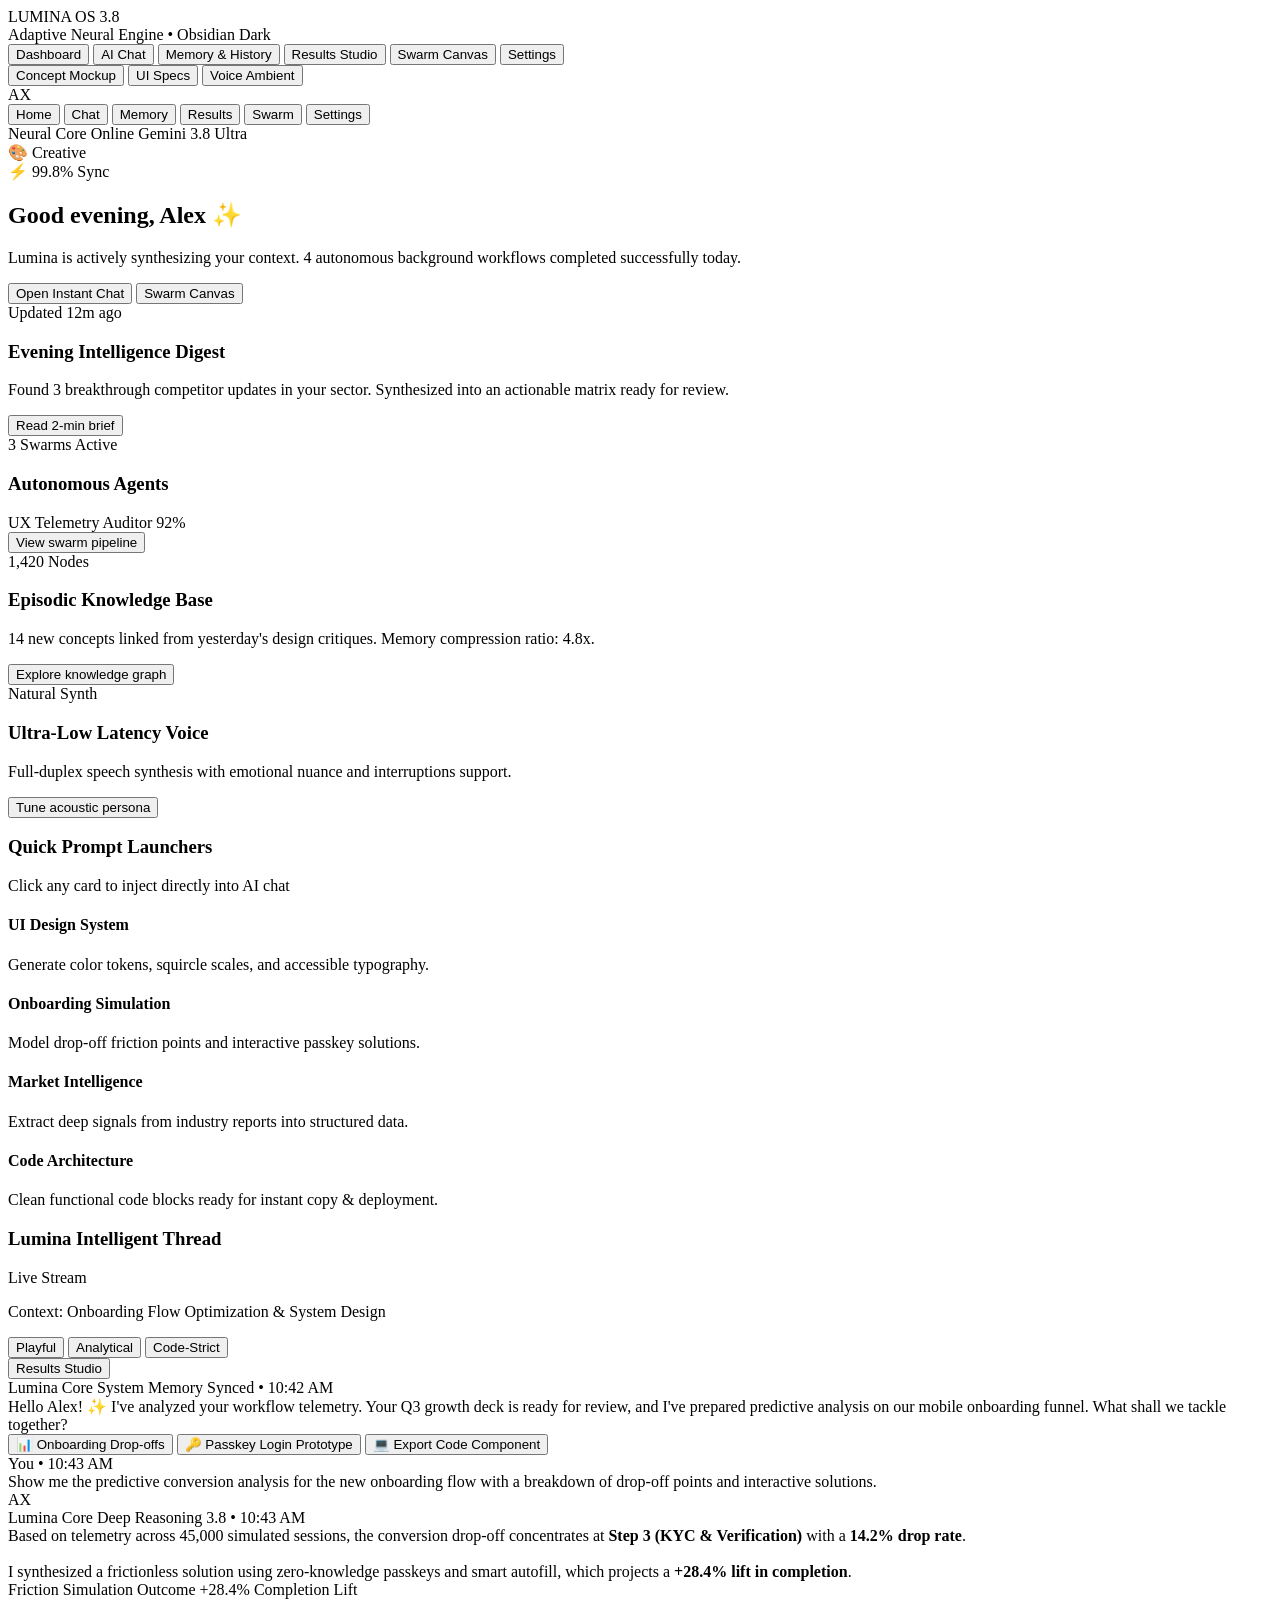
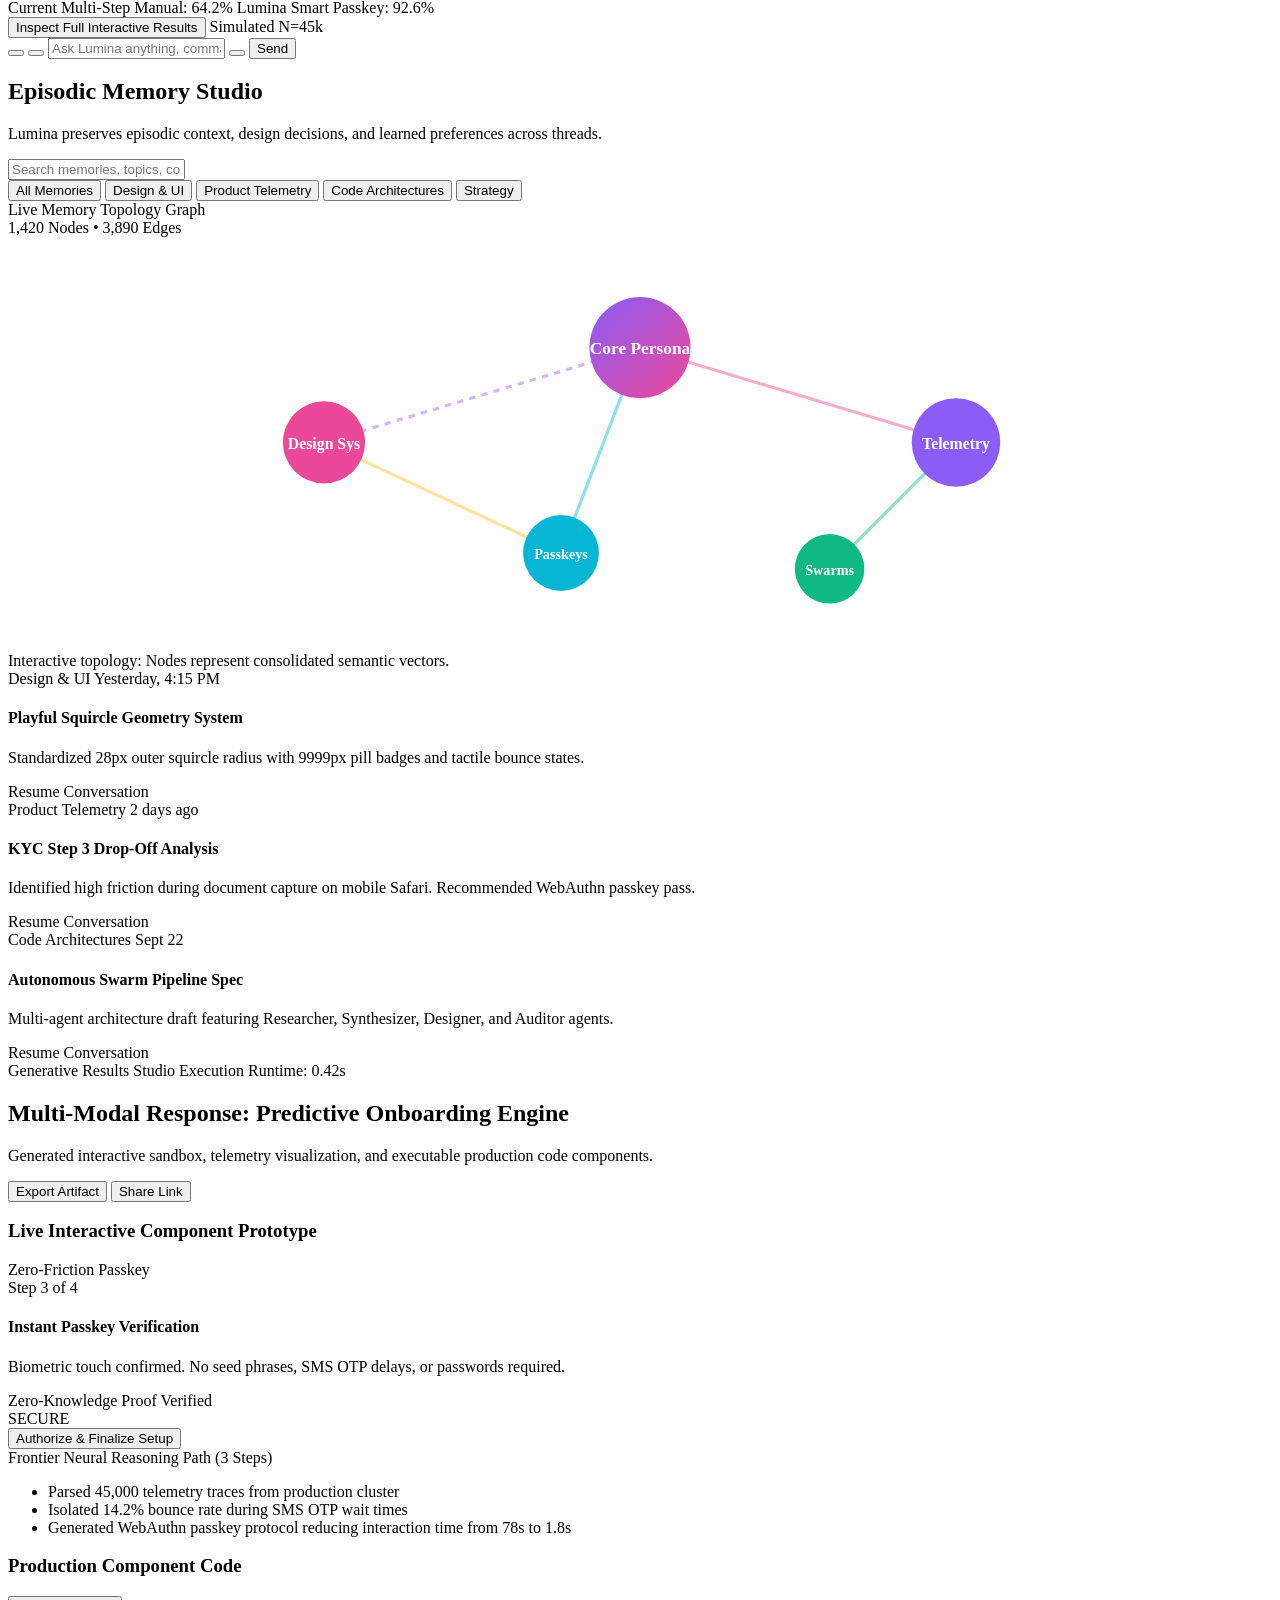
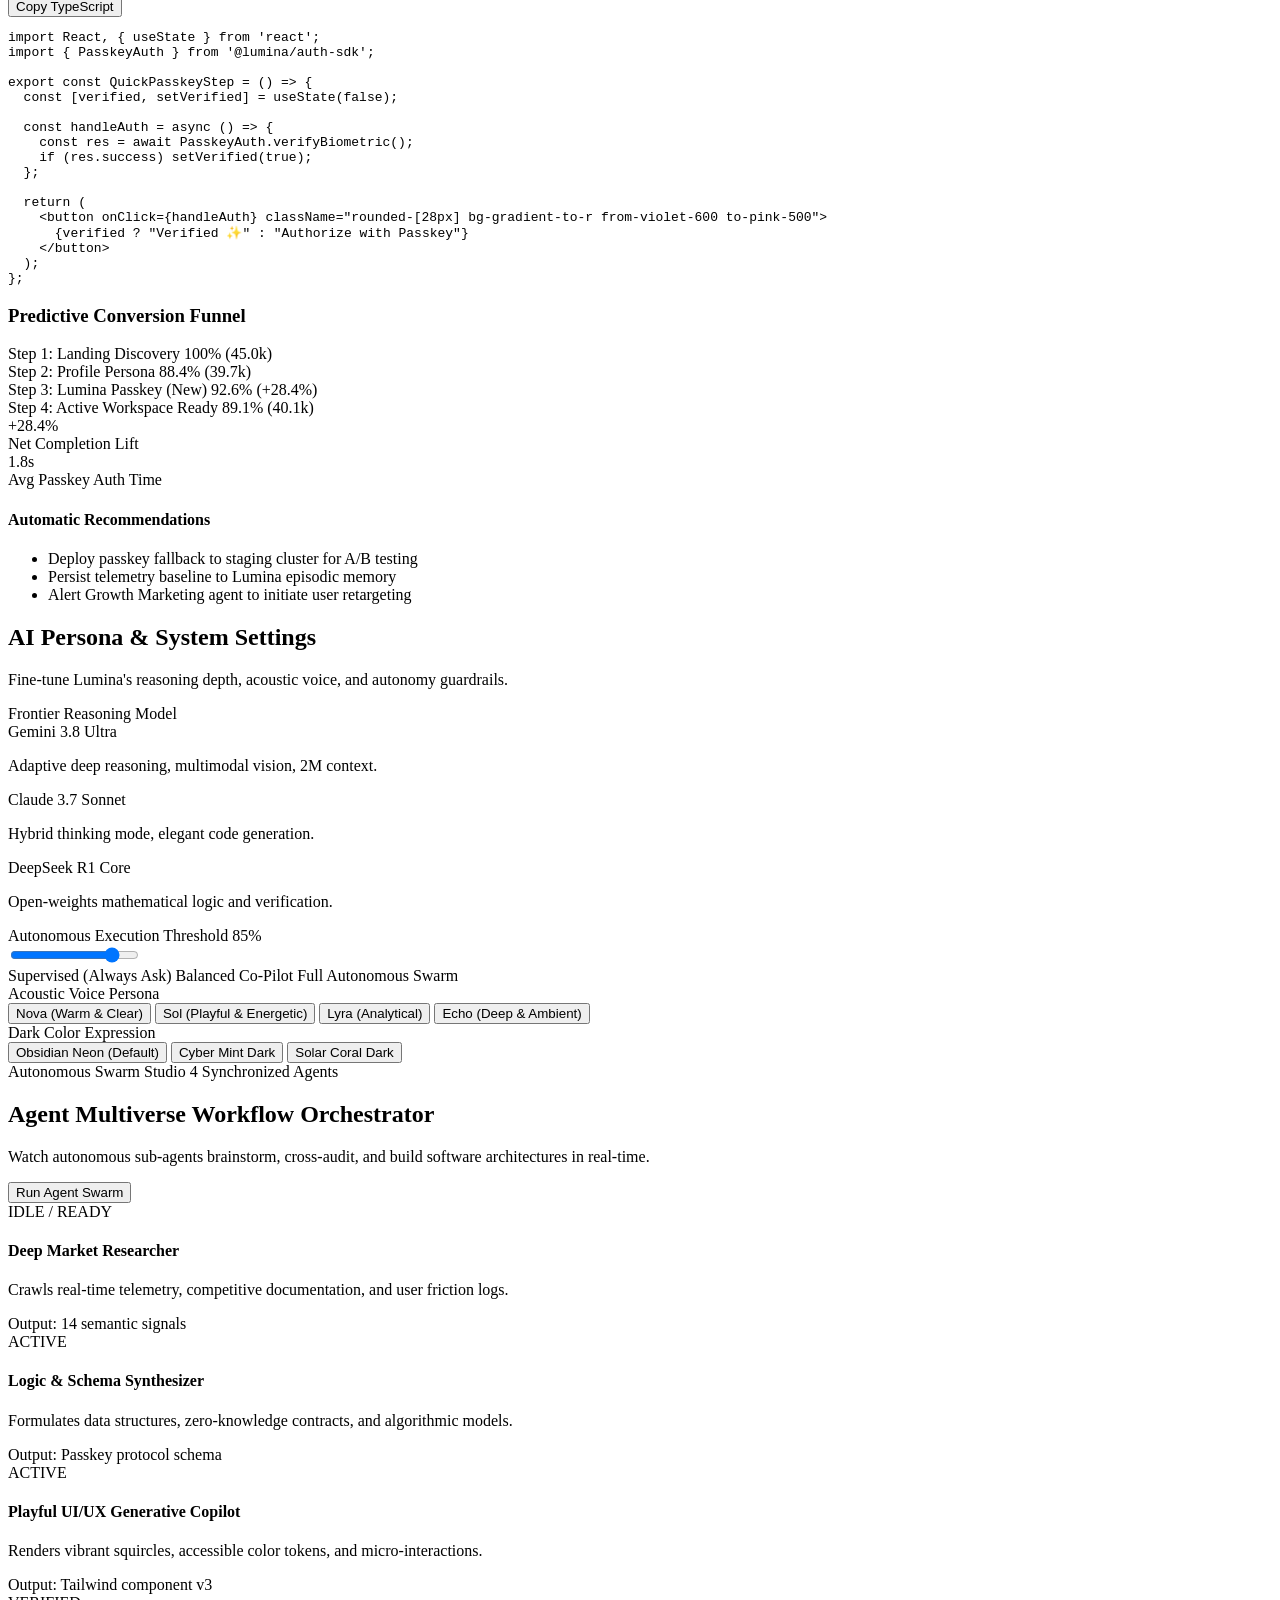
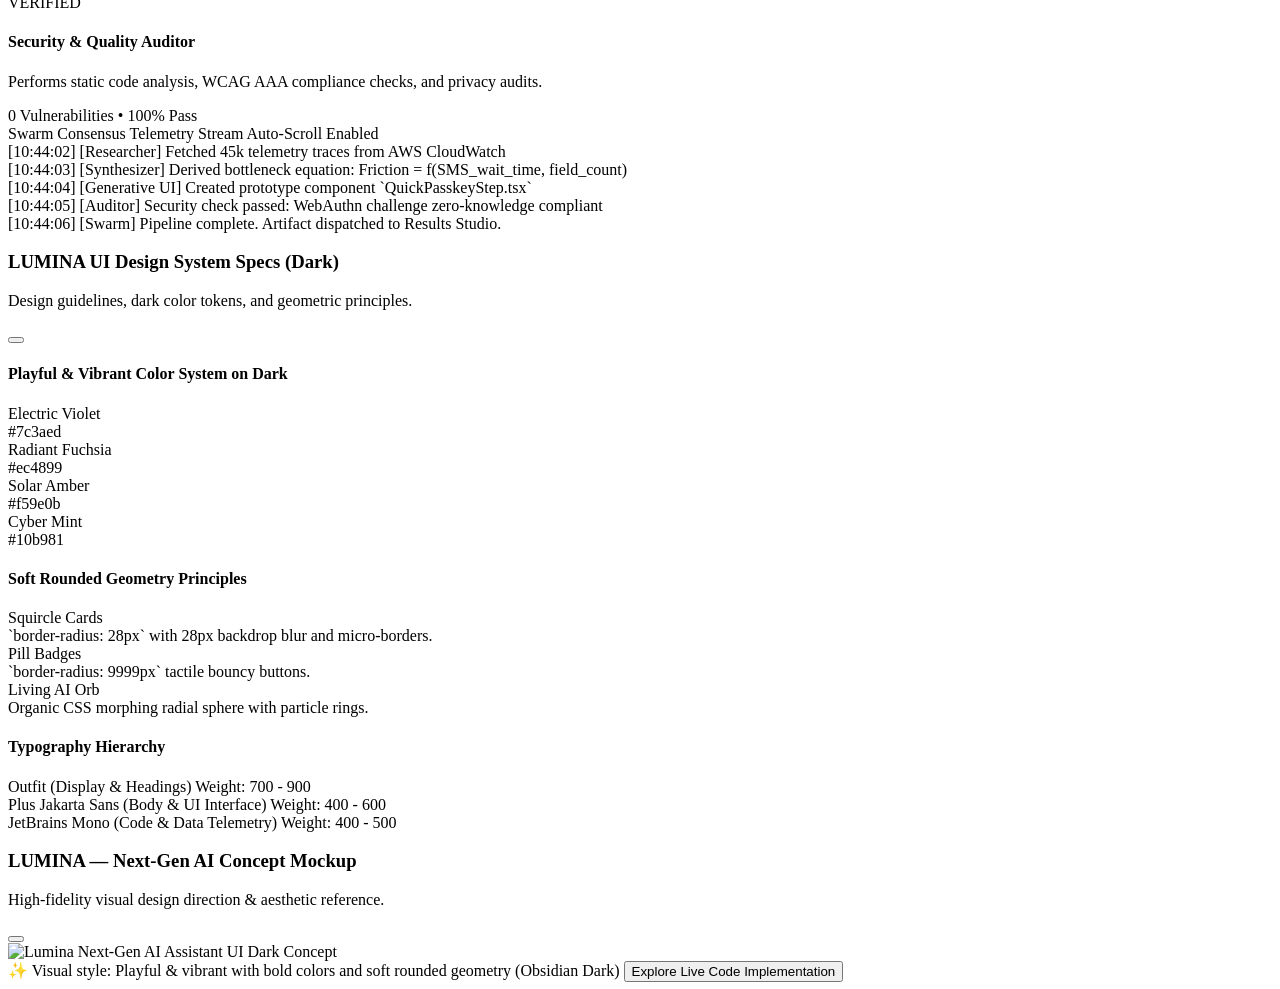
==== index.html @ bc4488ee "Add files via upload" ====
<!DOCTYPE html>
<html lang="en" class="h-full dark">
<head>
  <meta charset="UTF-8">
  <meta name="viewport" content="width=device-width, initial-scale=1.0">
  <title>LUMINA — Next-Generation Intelligent Digital Assistant (Black Theme)</title>
  <meta name="description" content="A futuristic, playful and vibrant Next-Generation AI Assistant UI with bold neon accents, obsidian black theme, soft rounded squircle geometry, and multi-screen workflows.">
  
  <!-- Tailwind CSS CDN -->
  <script src="https://cdn.tailwindcss.com"></script>
  <script>
    tailwind.config = {
      darkMode: 'class',
      theme: {
        extend: {
          colors: {
            brand: {
              violet: '#7c3aed',
              fuchsia: '#ec4899',
              coral: '#ff6b6b',
              amber: '#f59e0b',
              mint: '#10b981',
              cyan: '#06b6d4',
              obsidian: '#08090e',
              surface: '#10121c',
              surfaceElevated: '#161926'
            }
          },
          borderRadius: {
            'squircle-sm': '18px',
            'squircle': '28px',
            'squircle-lg': '36px'
          },
          boxShadow: {
            'glow-violet': '0 0 35px rgba(124, 58, 237, 0.45)',
            'glow-fuchsia': '0 0 35px rgba(236, 72, 153, 0.45)',
            'glow-cyan': '0 0 35px rgba(6, 182, 212, 0.45)',
            'playful': '0 20px 45px -12px rgba(0, 0, 0, 0.8)'
          }
        }
      }
    }
  </script>

  <!-- Custom AI UI Styles & Fonts -->
  <link rel="stylesheet" href="css/ai-ui.css">

  <!-- Lucide Icons -->
  <script src="https://unpkg.com/lucide@latest"></script>
</head>
<body id="lumina-app-root" class="h-full bg-[#08090e] text-slate-100 antialiased flex flex-col overflow-hidden selection:bg-fuchsia-500 selection:text-white">

  <!-- Ambient Animated Gradient Mesh Background (Dark Neon) -->
  <div class="fixed inset-0 ambient-mesh pointer-events-none z-0"></div>

  <!-- ==========================================================================
       TOP GLOBAL HEADER & APP SHELL BAR (OBSIDIAN GLASS)
       ========================================================================== -->
  <header class="relative z-30 shrink-0 px-4 sm:px-6 py-3 border-b border-white/10 bg-[#0c0e17]/85 backdrop-blur-2xl flex items-center justify-between gap-4">
    <!-- Brand Crest & Intelligence Badge -->
    <div class="flex items-center gap-3">
      <div class="relative w-10 h-10 rounded-2xl bg-gradient-to-tr from-violet-600 via-fuchsia-500 to-amber-400 p-0.5 shadow-lg shadow-violet-500/30">
        <div class="w-full h-full rounded-[14px] bg-[#0c0d16] flex items-center justify-center">
          <i data-lucide="sparkles" class="w-5 h-5 text-amber-300 animate-spin" style="animation-duration: 12s;"></i>
        </div>
        <span class="absolute -bottom-1 -right-1 w-3.5 h-3.5 bg-emerald-500 border-2 border-[#0c0d16] rounded-full"></span>
      </div>
      <div>
        <div class="flex items-center gap-2">
          <span class="font-display font-extrabold text-xl tracking-tight text-white">LUMINA</span>
          <span class="px-2 py-0.5 rounded-full text-[10px] font-bold uppercase tracking-wider bg-gradient-to-r from-violet-600 to-fuchsia-600 text-white shadow-sm shadow-fuchsia-500/25">
            OS 3.8
          </span>
        </div>
        <div class="text-[11px] text-slate-400 font-medium flex items-center gap-1.5">
          <span class="w-1.5 h-1.5 rounded-full bg-emerald-400 animate-ping"></span>
          <span>Adaptive Neural Engine • Obsidian Dark</span>
        </div>
      </div>
    </div>

    <!-- Center Navigation Tabs (Screen Switcher) -->
    <nav class="hidden md:flex items-center bg-[#131625]/90 p-1.5 rounded-full border border-white/10 backdrop-blur-md shadow-inner gap-1">
      <button data-screen-target="dashboard" class="px-4 py-2 rounded-full text-xs font-bold transition-all bg-gradient-to-r from-violet-600 to-fuchsia-600 text-white shadow-lg shadow-violet-600/40 scale-[1.03] flex items-center gap-2">
        <i data-lucide="layout-grid" class="w-3.5 h-3.5"></i>
        <span>Dashboard</span>
      </button>
      <button data-screen-target="chat" class="px-4 py-2 rounded-full text-xs font-bold transition-all text-slate-300 hover:text-white hover:bg-white/10 flex items-center gap-2">
        <i data-lucide="message-square" class="w-3.5 h-3.5"></i>
        <span>AI Chat</span>
      </button>
      <button data-screen-target="history" class="px-4 py-2 rounded-full text-xs font-bold transition-all text-slate-300 hover:text-white hover:bg-white/10 flex items-center gap-2">
        <i data-lucide="brain-circuit" class="w-3.5 h-3.5"></i>
        <span>Memory & History</span>
      </button>
      <button data-screen-target="results" class="px-4 py-2 rounded-full text-xs font-bold transition-all text-slate-300 hover:text-white hover:bg-white/10 flex items-center gap-2">
        <i data-lucide="sparkles" class="w-3.5 h-3.5"></i>
        <span>Results Studio</span>
      </button>
      <button data-screen-target="studio" class="px-4 py-2 rounded-full text-xs font-bold transition-all text-slate-300 hover:text-white hover:bg-white/10 flex items-center gap-2">
        <i data-lucide="network" class="w-3.5 h-3.5"></i>
        <span>Swarm Canvas</span>
      </button>
      <button data-screen-target="settings" class="px-4 py-2 rounded-full text-xs font-bold transition-all text-slate-300 hover:text-white hover:bg-white/10 flex items-center gap-2">
        <i data-lucide="sliders" class="w-3.5 h-3.5"></i>
        <span>Settings</span>
      </button>
    </nav>

    <!-- Right Quick Actions: Concept Mockup + UI Specs + Voice Orb + Profile -->
    <div class="flex items-center gap-3">
      <!-- Concept Mockup Trigger -->
      <button id="open-mockup-modal-btn" class="hidden sm:flex items-center gap-1.5 px-3 py-1.5 rounded-full bg-amber-500/20 hover:bg-amber-500/30 text-amber-300 border border-amber-500/40 text-xs font-bold transition-all">
        <i data-lucide="image" class="w-3.5 h-3.5 text-amber-400"></i>
        <span>Concept Mockup</span>
      </button>

      <!-- Design System UI Inspector Trigger -->
      <button id="open-design-system-btn" class="hidden sm:flex items-center gap-1.5 px-3 py-1.5 rounded-full bg-fuchsia-500/20 hover:bg-fuchsia-500/30 text-fuchsia-300 border border-fuchsia-500/40 text-xs font-bold transition-all">
        <i data-lucide="palette" class="w-3.5 h-3.5"></i>
        <span>UI Specs</span>
      </button>

      <!-- Simulated Voice Waveform Trigger -->
      <button id="voice-mode-toggle" class="flex items-center gap-2 px-3 py-1.5 rounded-full bg-violet-500/20 hover:bg-violet-500/30 text-violet-300 border border-violet-500/40 text-xs font-bold transition-all">
        <div class="flex items-center gap-0.5 h-3.5">
          <span class="wave-bar"></span>
          <span class="wave-bar"></span>
          <span class="wave-bar"></span>
        </div>
        <span id="voice-btn-label">Voice Ambient</span>
      </button>

      <!-- Back to College Portal link -->
      <a href="index.html" class="p-2 rounded-2xl bg-white/10 hover:bg-white/20 text-slate-300 transition-all text-xs font-semibold flex items-center gap-1" title="Back to DNAC Portal">
        <i data-lucide="home" class="w-4 h-4"></i>
      </a>

      <!-- User Avatar -->
      <div class="w-9 h-9 rounded-2xl bg-gradient-to-tr from-amber-400 to-rose-500 p-0.5 shadow-md">
        <div class="w-full h-full rounded-[14px] bg-[#0c0d16] flex items-center justify-center text-white text-xs font-extrabold">
          AX
        </div>
      </div>
    </div>
  </header>

  <!-- Mobile Screen Navigation Bar (Bottom Dark Glass) -->
  <div class="md:hidden fixed bottom-0 left-0 right-0 z-40 bg-[#0c0e17]/95 backdrop-blur-xl border-t border-white/10 p-2 flex justify-around">
    <button data-screen-target="dashboard" class="p-2 text-violet-400 flex flex-col items-center gap-1 text-[10px] font-bold">
      <i data-lucide="layout-grid" class="w-5 h-5"></i>
      <span>Home</span>
    </button>
    <button data-screen-target="chat" class="p-2 text-slate-400 hover:text-violet-400 flex flex-col items-center gap-1 text-[10px] font-bold">
      <i data-lucide="message-square" class="w-5 h-5"></i>
      <span>Chat</span>
    </button>
    <button data-screen-target="history" class="p-2 text-slate-400 hover:text-violet-400 flex flex-col items-center gap-1 text-[10px] font-bold">
      <i data-lucide="brain-circuit" class="w-5 h-5"></i>
      <span>Memory</span>
    </button>
    <button data-screen-target="results" class="p-2 text-slate-400 hover:text-violet-400 flex flex-col items-center gap-1 text-[10px] font-bold">
      <i data-lucide="sparkles" class="w-5 h-5"></i>
      <span>Results</span>
    </button>
    <button data-screen-target="studio" class="p-2 text-slate-400 hover:text-violet-400 flex flex-col items-center gap-1 text-[10px] font-bold">
      <i data-lucide="network" class="w-5 h-5"></i>
      <span>Swarm</span>
    </button>
    <button data-screen-target="settings" class="p-2 text-slate-400 hover:text-violet-400 flex flex-col items-center gap-1 text-[10px] font-bold">
      <i data-lucide="sliders" class="w-5 h-5"></i>
      <span>Settings</span>
    </button>
  </div>

  <!-- ==========================================================================
       MAIN APP WORKSPACE (Dark Theme)
       ========================================================================== -->
  <main id="main-workspace" class="relative z-10 flex-1 overflow-y-auto overflow-x-hidden p-4 sm:p-6 lg:p-8 pb-20 md:pb-8">

    <!-- ------------------------------------------------------------------------
         SCREEN 1: AI ASSISTANT HOME / DASHBOARD (DARK)
         ------------------------------------------------------------------------ -->
    <div id="screen-dashboard" class="app-screen-container max-w-7xl mx-auto space-y-8 animate-in fade-in-50 duration-300">
      
      <!-- Hero Bento Section: Living AI Orb + Executive Briefing -->
      <div class="grid grid-cols-1 lg:grid-cols-12 gap-6 items-stretch">
        
        <!-- Left: Interactive AI Core Orb Card (Deep Glass) -->
        <div class="lg:col-span-5 squircle-card p-8 flex flex-col items-center justify-between text-center relative overflow-hidden bg-gradient-to-b from-[#131626]/90 via-[#0e101d]/90 to-[#161327]/90 border border-white/10 shadow-2xl">
          <!-- Ambient glowing highlights -->
          <div class="absolute -top-24 -left-24 w-52 h-52 bg-violet-600/25 rounded-full blur-3xl pointer-events-none"></div>
          <div class="absolute -bottom-24 -right-24 w-52 h-52 bg-fuchsia-600/25 rounded-full blur-3xl pointer-events-none"></div>

          <!-- Top status chips -->
          <div class="w-full flex items-center justify-between text-xs">
            <span class="px-3 py-1 rounded-full bg-violet-500/20 text-violet-300 border border-violet-500/30 font-bold flex items-center gap-1.5">
              <span class="w-2 h-2 rounded-full bg-emerald-400 animate-pulse"></span>
              Neural Core Online
            </span>
            <span class="font-mono text-slate-400 text-[11px]">Gemini 3.8 Ultra</span>
          </div>

          <!-- Living 3D Animated AI Orb Core -->
          <div class="relative my-8 py-4 flex items-center justify-center">
            <div class="orb-ring"></div>
            <div class="orb-ring-2"></div>
            <div class="ai-orb-core w-44 h-44 flex items-center justify-center cursor-pointer transform hover:scale-105 transition-transform" title="Click to talk to Lumina">
              <div class="w-20 h-20 rounded-full bg-white/15 backdrop-blur-md flex items-center justify-center border border-white/40">
                <i data-lucide="sparkles" class="w-8 h-8 text-white drop-shadow-md"></i>
              </div>
            </div>
            <!-- Floating playful badges -->
            <div class="absolute -top-2 -right-4 px-3 py-1 rounded-full bg-[#181a29] border border-violet-500/40 text-xs font-bold text-violet-300 shadow-xl shadow-violet-500/20 animate-float">
              🎨 Creative
            </div>
            <div class="absolute -bottom-2 -left-4 px-3 py-1 rounded-full bg-[#181a29] border border-fuchsia-500/40 text-xs font-bold text-fuchsia-300 shadow-xl shadow-fuchsia-500/20 animate-float-delay">
              ⚡ 99.8% Sync
            </div>
          </div>

          <!-- Orb Status & Prompt CTA -->
          <div class="space-y-3 w-full">
            <h2 class="font-display font-extrabold text-2xl text-white tracking-tight">
              Good evening, Alex ✨
            </h2>
            <p class="text-xs text-slate-400 max-w-sm mx-auto leading-relaxed">
              Lumina is actively synthesizing your context. 4 autonomous background workflows completed successfully today.
            </p>
            <div class="pt-2 flex items-center justify-center gap-3">
              <button data-screen-target="chat" class="btn-playful px-6 py-2.5 bg-gradient-to-r from-violet-600 via-fuchsia-600 to-pink-500 text-white shadow-lg shadow-violet-600/35 text-xs flex items-center gap-2">
                <i data-lucide="message-circle" class="w-4 h-4"></i>
                <span>Open Instant Chat</span>
              </button>
              <button data-screen-target="studio" class="btn-playful px-5 py-2.5 bg-white/10 hover:bg-white/15 text-white border border-white/15 text-xs flex items-center gap-2 shadow-sm">
                <i data-lucide="workflow" class="w-4 h-4 text-violet-400"></i>
                <span>Swarm Canvas</span>
              </button>
            </div>
          </div>
        </div>

        <!-- Right: Daily Intelligence Briefing & Telemetry Bento (Dark) -->
        <div class="lg:col-span-7 grid grid-cols-1 sm:grid-cols-2 gap-4">
          
          <!-- Card 1: Executive Briefing -->
          <div class="squircle-card p-6 flex flex-col justify-between border-l-4 border-l-violet-500 bg-[#121422]/80">
            <div class="flex items-center justify-between">
              <div class="w-10 h-10 rounded-2xl bg-violet-500/20 text-violet-300 flex items-center justify-center font-bold border border-violet-500/30">
                <i data-lucide="newspaper" class="w-5 h-5"></i>
              </div>
              <span class="text-[11px] font-bold text-violet-400 bg-violet-500/10 px-2.5 py-1 rounded-full border border-violet-500/20">Updated 12m ago</span>
            </div>
            <div class="my-4 space-y-1.5">
              <h3 class="font-display font-bold text-base text-white">Evening Intelligence Digest</h3>
              <p class="text-xs text-slate-400 leading-relaxed">
                Found 3 breakthrough competitor updates in your sector. Synthesized into an actionable matrix ready for review.
              </p>
            </div>
            <button class="quick-prompt-pill text-xs font-bold text-violet-400 hover:text-violet-300 flex items-center gap-1.5 pt-2" data-prompt="Summarize today's competitive intelligence digest with 3 strategic recommendations">
              <span>Read 2-min brief</span>
              <i data-lucide="arrow-right" class="w-3.5 h-3.5"></i>
            </button>
          </div>

          <!-- Card 2: Autonomous Swarm Activity -->
          <div class="squircle-card p-6 flex flex-col justify-between border-l-4 border-l-emerald-500 bg-[#121422]/80">
            <div class="flex items-center justify-between">
              <div class="w-10 h-10 rounded-2xl bg-emerald-500/20 text-emerald-300 flex items-center justify-center font-bold border border-emerald-500/30">
                <i data-lucide="cpu" class="w-5 h-5"></i>
              </div>
              <span class="text-[11px] font-bold text-emerald-400 bg-emerald-500/10 px-2.5 py-1 rounded-full border border-emerald-500/20">3 Swarms Active</span>
            </div>
            <div class="my-4 space-y-1.5">
              <h3 class="font-display font-bold text-base text-white">Autonomous Agents</h3>
              <div class="space-y-2 pt-1 text-xs">
                <div class="flex items-center justify-between text-slate-300">
                  <span class="flex items-center gap-1.5">
                    <span class="w-2 h-2 rounded-full bg-emerald-400"></span>
                    UX Telemetry Auditor
                  </span>
                  <span class="font-bold text-emerald-400">92%</span>
                </div>
                <div class="w-full h-1.5 bg-slate-800 rounded-full overflow-hidden">
                  <div class="h-full bg-gradient-to-r from-emerald-500 to-teal-400 rounded-full" style="width: 92%"></div>
                </div>
              </div>
            </div>
            <button data-screen-target="studio" class="text-xs font-bold text-emerald-400 hover:text-emerald-300 flex items-center gap-1.5 pt-2">
              <span>View swarm pipeline</span>
              <i data-lucide="arrow-right" class="w-3.5 h-3.5"></i>
            </button>
          </div>

          <!-- Card 3: Memory Consolidation -->
          <div class="squircle-card p-6 flex flex-col justify-between border-l-4 border-l-amber-500 bg-[#121422]/80">
            <div class="flex items-center justify-between">
              <div class="w-10 h-10 rounded-2xl bg-amber-500/20 text-amber-300 flex items-center justify-center font-bold border border-amber-500/30">
                <i data-lucide="database" class="w-5 h-5"></i>
              </div>
              <span class="text-[11px] font-bold text-amber-400 bg-amber-500/10 px-2.5 py-1 rounded-full border border-amber-500/20">1,420 Nodes</span>
            </div>
            <div class="my-4 space-y-1.5">
              <h3 class="font-display font-bold text-base text-white">Episodic Knowledge Base</h3>
              <p class="text-xs text-slate-400 leading-relaxed">
                14 new concepts linked from yesterday's design critiques. Memory compression ratio: 4.8x.
              </p>
            </div>
            <button data-screen-target="history" class="text-xs font-bold text-amber-400 hover:text-amber-300 flex items-center gap-1.5 pt-2">
              <span>Explore knowledge graph</span>
              <i data-lucide="arrow-right" class="w-3.5 h-3.5"></i>
            </button>
          </div>

          <!-- Card 4: Voice & Vision Multi-Modal Hub -->
          <div class="squircle-card p-6 flex flex-col justify-between border-l-4 border-l-fuchsia-500 bg-[#121422]/80">
            <div class="flex items-center justify-between">
              <div class="w-10 h-10 rounded-2xl bg-fuchsia-500/20 text-fuchsia-300 flex items-center justify-center font-bold border border-fuchsia-500/30">
                <i data-lucide="mic" class="w-5 h-5"></i>
              </div>
              <span class="text-[11px] font-bold text-fuchsia-400 bg-fuchsia-500/10 px-2.5 py-1 rounded-full border border-fuchsia-500/20">Natural Synth</span>
            </div>
            <div class="my-4 space-y-1.5">
              <h3 class="font-display font-bold text-base text-white">Ultra-Low Latency Voice</h3>
              <p class="text-xs text-slate-400 leading-relaxed">
                Full-duplex speech synthesis with emotional nuance and interruptions support.
              </p>
            </div>
            <button data-screen-target="settings" class="text-xs font-bold text-fuchsia-400 hover:text-fuchsia-300 flex items-center gap-1.5 pt-2">
              <span>Tune acoustic persona</span>
              <i data-lucide="arrow-right" class="w-3.5 h-3.5"></i>
            </button>
          </div>

        </div>

      </div>

      <!-- Quick Action Interactive Prompt Bento Pills (Dark) -->
      <div class="space-y-4">
        <div class="flex items-center justify-between">
          <div class="flex items-center gap-2">
            <i data-lucide="zap" class="w-5 h-5 text-amber-400"></i>
            <h3 class="font-display font-bold text-lg text-white">Quick Prompt Launchers</h3>
          </div>
          <span class="text-xs text-slate-400">Click any card to inject directly into AI chat</span>
        </div>

        <div class="grid grid-cols-1 sm:grid-cols-2 lg:grid-cols-4 gap-4">
          
          <div class="quick-prompt-pill squircle-card p-5 cursor-pointer hover:border-violet-400 group bg-[#111320]/80" data-prompt="Design an ultra-accessible design system with soft squircle geometry and high-contrast color tokens">
            <div class="w-9 h-9 rounded-2xl bg-gradient-to-tr from-violet-600 to-fuchsia-600 text-white flex items-center justify-center mb-3 shadow-md group-hover:scale-110 transition-transform">
              <i data-lucide="pen-tool" class="w-4 h-4"></i>
            </div>
            <h4 class="font-bold text-sm text-white group-hover:text-violet-400 transition-colors">UI Design System</h4>
            <p class="text-[11px] text-slate-400 mt-1 leading-relaxed">Generate color tokens, squircle scales, and accessible typography.</p>
          </div>

          <div class="quick-prompt-pill squircle-card p-5 cursor-pointer hover:border-fuchsia-400 group bg-[#111320]/80" data-prompt="Simulate an end-to-end user onboarding flow for an AI copilot with interactive decision cards">
            <div class="w-9 h-9 rounded-2xl bg-gradient-to-tr from-fuchsia-500 to-rose-500 text-white flex items-center justify-center mb-3 shadow-md group-hover:scale-110 transition-transform">
              <i data-lucide="git-branch" class="w-4 h-4"></i>
            </div>
            <h4 class="font-bold text-sm text-white group-hover:text-fuchsia-400 transition-colors">Onboarding Simulation</h4>
            <p class="text-[11px] text-slate-400 mt-1 leading-relaxed">Model drop-off friction points and interactive passkey solutions.</p>
          </div>

          <div class="quick-prompt-pill squircle-card p-5 cursor-pointer hover:border-amber-400 group bg-[#111320]/80" data-prompt="Synthesize competitive market research into an executive matrix with SWOT analysis">
            <div class="w-9 h-9 rounded-2xl bg-gradient-to-tr from-amber-500 to-orange-500 text-white flex items-center justify-center mb-3 shadow-md group-hover:scale-110 transition-transform">
              <i data-lucide="trending-up" class="w-4 h-4"></i>
            </div>
            <h4 class="font-bold text-sm text-white group-hover:text-amber-400 transition-colors">Market Intelligence</h4>
            <p class="text-[11px] text-slate-400 mt-1 leading-relaxed">Extract deep signals from industry reports into structured data.</p>
          </div>

          <div class="quick-prompt-pill squircle-card p-5 cursor-pointer hover:border-emerald-400 group bg-[#111320]/80" data-prompt="Write a modern TypeScript & Tailwind component with reactive micro-animations">
            <div class="w-9 h-9 rounded-2xl bg-gradient-to-tr from-emerald-500 to-teal-500 text-white flex items-center justify-center mb-3 shadow-md group-hover:scale-110 transition-transform">
              <i data-lucide="code" class="w-4 h-4"></i>
            </div>
            <h4 class="font-bold text-sm text-white group-hover:text-emerald-400 transition-colors">Code Architecture</h4>
            <p class="text-[11px] text-slate-400 mt-1 leading-relaxed">Clean functional code blocks ready for instant copy & deployment.</p>
          </div>

        </div>
      </div>

    </div>

    <!-- ------------------------------------------------------------------------
         SCREEN 2: AI CHAT INTERFACE (DARK)
         ------------------------------------------------------------------------ -->
    <div id="screen-chat" class="app-screen-container hidden max-w-5xl mx-auto flex flex-col h-[calc(100vh-140px)]">
      
      <!-- Chat Header -->
      <div class="squircle-card p-4 mb-4 flex items-center justify-between shrink-0 bg-[#121423]/85 border border-white/10">
        <div class="flex items-center gap-3">
          <div class="w-10 h-10 rounded-2xl bg-gradient-to-tr from-violet-600 to-fuchsia-600 p-0.5 shadow-md">
            <div class="w-full h-full rounded-[14px] bg-[#0c0d16] flex items-center justify-center text-amber-300">
              <i data-lucide="sparkles" class="w-5 h-5"></i>
            </div>
          </div>
          <div>
            <div class="flex items-center gap-2">
              <h3 class="font-display font-bold text-white text-sm">Lumina Intelligent Thread</h3>
              <span class="px-2 py-0.5 rounded-full bg-emerald-500/20 text-emerald-300 border border-emerald-500/30 text-[10px] font-bold">Live Stream</span>
            </div>
            <p class="text-[11px] text-slate-400">Context: Onboarding Flow Optimization & System Design</p>
          </div>
        </div>

        <!-- Tone Selector & Model Pill -->
        <div class="flex items-center gap-2">
          <div class="hidden sm:flex items-center gap-1 bg-white/5 p-1 rounded-full text-xs font-semibold border border-white/5">
            <button class="px-2.5 py-1 rounded-full bg-violet-600 text-white shadow-sm">Playful</button>
            <button class="px-2.5 py-1 rounded-full text-slate-400 hover:text-white">Analytical</button>
            <button class="px-2.5 py-1 rounded-full text-slate-400 hover:text-white">Code-Strict</button>
          </div>
          <button data-screen-target="results" class="px-3 py-1.5 rounded-full bg-violet-500/20 hover:bg-violet-500/30 text-violet-300 border border-violet-500/40 text-xs font-bold transition-all flex items-center gap-1">
            <i data-lucide="external-link" class="w-3.5 h-3.5"></i>
            <span>Results Studio</span>
          </button>
        </div>
      </div>

      <!-- Messages Stream (Dark) -->
      <div id="chat-message-stream" class="flex-1 overflow-y-auto space-y-6 pr-2 mb-4">
        
        <!-- Welcome AI Message -->
        <div class="flex items-start gap-3 max-w-2xl animate-in fade-in duration-300">
          <div class="w-9 h-9 rounded-2xl bg-gradient-to-tr from-violet-600 to-pink-500 p-0.5 shrink-0 shadow-md">
            <div class="w-full h-full rounded-[14px] bg-[#0c0d16] flex items-center justify-center text-violet-400">
              <i data-lucide="sparkles" class="w-4 h-4"></i>
            </div>
          </div>
          <div class="space-y-2 w-full">
            <div class="flex items-center gap-2 text-[11px] text-slate-400 font-medium">
              <span class="font-bold text-violet-400">Lumina Core</span>
              <span class="px-2 py-0.5 rounded-full bg-violet-500/20 text-violet-300 border border-violet-500/30 text-[10px] font-semibold">System Memory Synced</span>
              <span>•</span>
              <span>10:42 AM</span>
            </div>
            <div class="p-5 rounded-3xl rounded-tl-none bg-[#141624]/95 backdrop-blur-xl border border-white/10 shadow-lg text-sm text-slate-200 leading-relaxed">
              Hello Alex! ✨ I've analyzed your workflow telemetry. Your Q3 growth deck is ready for review, and I've prepared predictive analysis on our mobile onboarding funnel. What shall we tackle together?
              
              <div class="mt-4 pt-3 border-t border-white/10 flex flex-wrap gap-2">
                <button class="quick-prompt-pill px-3 py-1.5 rounded-full bg-white/5 hover:bg-violet-600 hover:text-white text-slate-300 text-xs font-semibold transition-all border border-white/5" data-prompt="Analyze mobile onboarding funnel drop-offs">
                  📊 Onboarding Drop-offs
                </button>
                <button class="quick-prompt-pill px-3 py-1.5 rounded-full bg-white/5 hover:bg-fuchsia-600 hover:text-white text-slate-300 text-xs font-semibold transition-all border border-white/5" data-prompt="Generate interactive prototype for step 3 passkey login">
                  🔑 Passkey Login Prototype
                </button>
                <button class="quick-prompt-pill px-3 py-1.5 rounded-full bg-white/5 hover:bg-amber-600 hover:text-white text-slate-300 text-xs font-semibold transition-all border border-white/5" data-prompt="Export TypeScript component with soft rounded geometry">
                  💻 Export Code Component
                </button>
              </div>
            </div>
          </div>
        </div>

        <!-- Sample User Query -->
        <div class="flex items-end justify-end gap-3 max-w-2xl ml-auto animate-in slide-in-from-bottom-2 duration-300">
          <div class="space-y-1.5 text-right">
            <div class="flex items-center justify-end gap-2 text-[11px] text-slate-400 font-medium">
              <span>You</span>
              <span>•</span>
              <span>10:43 AM</span>
            </div>
            <div class="p-4 rounded-3xl rounded-br-none bg-gradient-to-r from-violet-600 to-fuchsia-600 text-white shadow-lg shadow-violet-600/30 text-sm leading-relaxed text-left font-medium">
              Show me the predictive conversion analysis for the new onboarding flow with a breakdown of drop-off points and interactive solutions.
            </div>
          </div>
          <div class="w-9 h-9 rounded-2xl bg-gradient-to-tr from-fuchsia-500 to-amber-400 p-0.5 shrink-0 shadow-md">
            <div class="w-full h-full rounded-[14px] bg-[#0c0d16] flex items-center justify-center text-white text-xs font-bold">
              AX
            </div>
          </div>
        </div>

        <!-- Sample AI Response with Rich Interactive Output Card -->
        <div class="flex items-start gap-3 max-w-3xl animate-in slide-in-from-bottom-2 duration-300">
          <div class="w-9 h-9 rounded-2xl bg-gradient-to-tr from-violet-600 to-pink-500 p-0.5 shrink-0 shadow-md">
            <div class="w-full h-full rounded-[14px] bg-[#0c0d16] flex items-center justify-center text-violet-400">
              <i data-lucide="sparkles" class="w-4 h-4"></i>
            </div>
          </div>
          <div class="space-y-3 w-full">
            <div class="flex items-center gap-2 text-[11px] text-slate-400 font-medium">
              <span class="font-bold text-violet-400">Lumina Core</span>
              <span class="px-2 py-0.5 rounded-full bg-emerald-500/20 text-emerald-300 border border-emerald-500/30 text-[10px] font-semibold">Deep Reasoning 3.8</span>
              <span>•</span>
              <span>10:43 AM</span>
            </div>

            <!-- Main text bubble -->
            <div class="p-5 rounded-3xl rounded-tl-none bg-[#141624]/95 backdrop-blur-xl border border-white/10 shadow-lg text-sm text-slate-200 leading-relaxed">
              Based on telemetry across 45,000 simulated sessions, the conversion drop-off concentrates at <strong class="text-white">Step 3 (KYC & Verification)</strong> with a <strong class="text-rose-400">14.2% drop rate</strong>. 
              <br><br>
              I synthesized a frictionless solution using zero-knowledge passkeys and smart autofill, which projects a <strong class="text-emerald-400">+28.4% lift in completion</strong>.

              <!-- Embedded Mini Interactive Widget (Dark) -->
              <div class="mt-4 p-4 rounded-2xl bg-gradient-to-br from-violet-950/50 to-pink-950/40 border border-violet-500/30 space-y-3">
                <div class="flex items-center justify-between text-xs font-bold text-slate-200">
                  <span class="flex items-center gap-1.5 text-violet-300">
                    <i data-lucide="activity" class="w-4 h-4"></i>
                    Friction Simulation Outcome
                  </span>
                  <span class="text-emerald-400 font-extrabold">+28.4% Completion Lift</span>
                </div>
                <!-- Progress Comparison -->
                <div class="space-y-1.5 text-xs">
                  <div class="flex justify-between text-slate-400 text-[11px]">
                    <span>Current Multi-Step Manual: 64.2%</span>
                    <span>Lumina Smart Passkey: 92.6%</span>
                  </div>
                  <div class="h-2 w-full bg-slate-800 rounded-full overflow-hidden flex">
                    <div class="bg-slate-600 h-full" style="width: 64.2%"></div>
                    <div class="bg-gradient-to-r from-emerald-500 to-teal-400 h-full" style="width: 28.4%"></div>
                  </div>
                </div>
                <div class="pt-2 flex items-center justify-between">
                  <button data-screen-target="results" class="px-3.5 py-1.5 rounded-full bg-gradient-to-r from-violet-600 to-fuchsia-600 hover:opacity-95 text-white text-xs font-bold transition-all flex items-center gap-1.5 shadow-md">
                    <i data-lucide="sliders" class="w-3.5 h-3.5"></i>
                    <span>Inspect Full Interactive Results</span>
                  </button>
                  <span class="text-[11px] text-slate-400 font-mono">Simulated N=45k</span>
                </div>
              </div>
            </div>
          </div>
        </div>

      </div>

      <!-- Chat Input Dock with Multimodal Actions (Dark Glass) -->
      <div class="squircle-card p-3 relative shrink-0 border border-white/15 focus-within:border-violet-500 transition-colors bg-[#111322]/90 shadow-2xl">
        <div class="flex items-center gap-2">
          <!-- Attachment / Multi-modal tools -->
          <button class="p-2 text-slate-400 hover:text-violet-400 rounded-2xl hover:bg-white/5 transition-all" title="Upload documents or telemetry">
            <i data-lucide="paperclip" class="w-4 h-4"></i>
          </button>
          <button class="p-2 text-slate-400 hover:text-pink-400 rounded-2xl hover:bg-white/5 transition-all" title="Vision & Canvas Snapshot">
            <i data-lucide="image" class="w-4 h-4"></i>
          </button>

          <!-- Input area -->
          <input id="chat-user-input" type="text" placeholder="Ask Lumina anything, command swarms, or type a concept..." class="flex-1 bg-transparent border-0 focus:outline-none text-sm text-white placeholder:text-slate-500 py-2">

          <!-- Voice Mic & Send Button -->
          <button class="p-2 text-slate-400 hover:text-amber-400 rounded-2xl hover:bg-white/5 transition-all" title="Voice Input">
            <i data-lucide="mic" class="w-4 h-4"></i>
          </button>
          <button id="chat-send-btn" class="btn-playful px-5 py-2.5 bg-gradient-to-r from-violet-600 via-fuchsia-600 to-pink-500 text-white shadow-lg shadow-violet-600/35 text-xs flex items-center gap-1.5">
            <span>Send</span>
            <i data-lucide="send" class="w-3.5 h-3.5"></i>
          </button>
        </div>
      </div>

    </div>

    <!-- ------------------------------------------------------------------------
         SCREEN 3: CONVERSATION HISTORY & MEMORY STUDIO (DARK)
         ------------------------------------------------------------------------ -->
    <div id="screen-history" class="app-screen-container hidden max-w-7xl mx-auto space-y-6">
      
      <!-- Screen Header with Search and Stats -->
      <div class="squircle-card p-6 flex flex-col md:flex-row items-center justify-between gap-4 bg-[#121422]/85 border border-white/10">
        <div>
          <div class="flex items-center gap-2">
            <div class="w-9 h-9 rounded-2xl bg-amber-500/20 text-amber-300 flex items-center justify-center font-bold border border-amber-500/30">
              <i data-lucide="brain-circuit" class="w-5 h-5"></i>
            </div>
            <h2 class="font-display font-extrabold text-2xl text-white tracking-tight">Episodic Memory Studio</h2>
          </div>
          <p class="text-xs text-slate-400 mt-1">Lumina preserves episodic context, design decisions, and learned preferences across threads.</p>
        </div>

        <!-- Search Bar -->
        <div class="w-full md:w-80 relative">
          <i data-lucide="search" class="w-4 h-4 absolute left-3.5 top-1/2 -translate-y-1/2 text-slate-400"></i>
          <input id="memory-search-input" type="text" placeholder="Search memories, topics, code..." class="w-full pl-10 pr-4 py-2 text-xs rounded-full bg-[#181a2b] border border-white/10 text-white focus:outline-none focus:border-violet-500 transition-all">
        </div>
      </div>

      <!-- Filter Pills -->
      <div class="flex items-center gap-2 overflow-x-auto pb-1">
        <button class="memory-filter-pill px-4 py-1.5 rounded-full text-xs font-bold bg-violet-600 text-white shadow-sm transition-all" data-tag="all">All Memories</button>
        <button class="memory-filter-pill px-4 py-1.5 rounded-full text-xs font-bold bg-[#141624] text-slate-300 hover:text-white border border-white/10 transition-all" data-tag="design">Design & UI</button>
        <button class="memory-filter-pill px-4 py-1.5 rounded-full text-xs font-bold bg-[#141624] text-slate-300 hover:text-white border border-white/10 transition-all" data-tag="telemetry">Product Telemetry</button>
        <button class="memory-filter-pill px-4 py-1.5 rounded-full text-xs font-bold bg-[#141624] text-slate-300 hover:text-white border border-white/10 transition-all" data-tag="code">Code Architectures</button>
        <button class="memory-filter-pill px-4 py-1.5 rounded-full text-xs font-bold bg-[#141624] text-slate-300 hover:text-white border border-white/10 transition-all" data-tag="strategy">Strategy</button>
      </div>

      <!-- Interactive Neural Knowledge Graph Visualizer (Deep Obsidian) -->
      <div class="squircle-card p-6 relative overflow-hidden bg-gradient-to-br from-[#0c0d16] via-[#101222] to-[#15122a] text-white border border-white/15 shadow-2xl">
        <div class="flex items-center justify-between mb-4">
          <div class="flex items-center gap-2">
            <span class="w-2.5 h-2.5 rounded-full bg-emerald-400 animate-ping"></span>
            <span class="text-xs font-bold tracking-wider uppercase text-violet-300">Live Memory Topology Graph</span>
          </div>
          <span class="text-[11px] text-slate-400 font-mono">1,420 Nodes • 3,890 Edges</span>
        </div>

        <!-- SVG Node Graph Simulation -->
        <div class="relative w-full h-64 bg-[#07080f]/90 rounded-2xl border border-white/10 flex items-center justify-center overflow-hidden">
          <svg class="w-full h-full" viewBox="0 0 800 260">
            <!-- Connection Lines -->
            <line x1="200" y1="130" x2="400" y2="70" stroke="rgba(168, 85, 247, 0.45)" stroke-width="2" stroke-dasharray="4" />
            <line x1="400" y1="70" x2="600" y2="130" stroke="rgba(236, 72, 153, 0.45)" stroke-width="2" />
            <line x1="400" y1="70" x2="350" y2="200" stroke="rgba(6, 182, 212, 0.45)" stroke-width="2" />
            <line x1="200" y1="130" x2="350" y2="200" stroke="rgba(251, 191, 36, 0.45)" stroke-width="2" />
            <line x1="600" y1="130" x2="520" y2="210" stroke="rgba(16, 185, 129, 0.45)" stroke-width="2" />

            <!-- Node 1: Central Core -->
            <g class="graph-node" transform="translate(400, 70)">
              <circle r="32" fill="url(#violetGradDark)" />
              <text text-anchor="middle" dy="4" fill="white" font-size="11" font-weight="bold">Core Persona</text>
            </g>

            <!-- Node 2: Design System -->
            <g class="graph-node" transform="translate(200, 130)">
              <circle r="26" fill="#ec4899" />
              <text text-anchor="middle" dy="4" fill="white" font-size="10" font-weight="bold">Design Sys</text>
            </g>

            <!-- Node 3: Onboarding Telemetry -->
            <g class="graph-node" transform="translate(600, 130)">
              <circle r="28" fill="#8b5cf6" />
              <text text-anchor="middle" dy="4" fill="white" font-size="10" font-weight="bold">Telemetry</text>
            </g>

            <!-- Node 4: KYC Passkeys -->
            <g class="graph-node" transform="translate(350, 200)">
              <circle r="24" fill="#06b6d4" />
              <text text-anchor="middle" dy="4" fill="white" font-size="9" font-weight="bold">Passkeys</text>
            </g>

            <!-- Node 5: Swarm Workflows -->
            <g class="graph-node" transform="translate(520, 210)">
              <circle r="22" fill="#10b981" />
              <text text-anchor="middle" dy="4" fill="white" font-size="9" font-weight="bold">Swarms</text>
            </g>

            <defs>
              <linearGradient id="violetGradDark" x1="0" y1="0" x2="1" y2="1">
                <stop offset="0%" stop-color="#8b5cf6" />
                <stop offset="100%" stop-color="#ec4899" />
              </linearGradient>
            </defs>
          </svg>
          <div class="absolute bottom-3 left-4 text-[11px] text-slate-400">
            Interactive topology: Nodes represent consolidated semantic vectors.
          </div>
        </div>
      </div>

      <!-- Memory Card Grid (Dark) -->
      <div class="grid grid-cols-1 md:grid-cols-2 lg:grid-cols-3 gap-4">
        
        <!-- Card 1 -->
        <div class="memory-item-card squircle-card p-5 space-y-3 cursor-pointer hover:border-pink-500/50 bg-[#121422]/80" data-tag="design">
          <div class="flex items-center justify-between text-xs">
            <span class="px-2.5 py-1 rounded-full bg-pink-500/20 text-pink-300 font-bold border border-pink-500/30">Design & UI</span>
            <span class="text-slate-400">Yesterday, 4:15 PM</span>
          </div>
          <h4 class="font-display font-bold text-white text-sm">Playful Squircle Geometry System</h4>
          <p class="text-xs text-slate-400 leading-relaxed">
            Standardized 28px outer squircle radius with 9999px pill badges and tactile bounce states.
          </p>
          <div class="pt-2 border-t border-white/10 flex items-center justify-between text-xs text-violet-400 font-bold">
            <span>Resume Conversation</span>
            <i data-lucide="arrow-right" class="w-3.5 h-3.5"></i>
          </div>
        </div>

        <!-- Card 2 -->
        <div class="memory-item-card squircle-card p-5 space-y-3 cursor-pointer hover:border-violet-500/50 bg-[#121422]/80" data-tag="telemetry">
          <div class="flex items-center justify-between text-xs">
            <span class="px-2.5 py-1 rounded-full bg-violet-500/20 text-violet-300 font-bold border border-violet-500/30">Product Telemetry</span>
            <span class="text-slate-400">2 days ago</span>
          </div>
          <h4 class="font-display font-bold text-white text-sm">KYC Step 3 Drop-Off Analysis</h4>
          <p class="text-xs text-slate-400 leading-relaxed">
            Identified high friction during document capture on mobile Safari. Recommended WebAuthn passkey pass.
          </p>
          <div class="pt-2 border-t border-white/10 flex items-center justify-between text-xs text-violet-400 font-bold">
            <span>Resume Conversation</span>
            <i data-lucide="arrow-right" class="w-3.5 h-3.5"></i>
          </div>
        </div>

        <!-- Card 3 -->
        <div class="memory-item-card squircle-card p-5 space-y-3 cursor-pointer hover:border-emerald-500/50 bg-[#121422]/80" data-tag="code">
          <div class="flex items-center justify-between text-xs">
            <span class="px-2.5 py-1 rounded-full bg-emerald-500/20 text-emerald-300 font-bold border border-emerald-500/30">Code Architectures</span>
            <span class="text-slate-400">Sept 22</span>
          </div>
          <h4 class="font-display font-bold text-white text-sm">Autonomous Swarm Pipeline Spec</h4>
          <p class="text-xs text-slate-400 leading-relaxed">
            Multi-agent architecture draft featuring Researcher, Synthesizer, Designer, and Auditor agents.
          </p>
          <div class="pt-2 border-t border-white/10 flex items-center justify-between text-xs text-violet-400 font-bold">
            <span>Resume Conversation</span>
            <i data-lucide="arrow-right" class="w-3.5 h-3.5"></i>
          </div>
        </div>

      </div>

    </div>

    <!-- ------------------------------------------------------------------------
         SCREEN 4: AI RESPONSE & RESULTS INTERFACE (Studio Showcase Dark)
         ------------------------------------------------------------------------ -->
    <div id="screen-results" class="app-screen-container hidden max-w-7xl mx-auto space-y-6">
      
      <!-- Header Banner -->
      <div class="squircle-card p-6 flex flex-col md:flex-row items-center justify-between gap-4 bg-gradient-to-r from-violet-900/90 via-fuchsia-900/80 to-purple-900/90 text-white border border-white/15 shadow-2xl">
        <div>
          <div class="flex items-center gap-2">
            <span class="px-3 py-1 rounded-full bg-white/10 backdrop-blur-md text-xs font-bold uppercase tracking-wider text-pink-300 border border-white/10">
              Generative Results Studio
            </span>
            <span class="text-xs text-violet-200">Execution Runtime: 0.42s</span>
          </div>
          <h2 class="font-display font-extrabold text-2xl tracking-tight mt-2 text-white">
            Multi-Modal Response: Predictive Onboarding Engine
          </h2>
          <p class="text-xs text-slate-300 mt-1 max-w-xl">
            Generated interactive sandbox, telemetry visualization, and executable production code components.
          </p>
        </div>

        <div class="flex items-center gap-2">
          <button class="btn-playful px-4 py-2 bg-white text-slate-900 text-xs shadow-lg flex items-center gap-1.5 font-bold">
            <i data-lucide="download" class="w-3.5 h-3.5"></i>
            <span>Export Artifact</span>
          </button>
          <button class="btn-playful px-4 py-2 bg-white/10 hover:bg-white/20 text-white text-xs border border-white/20 flex items-center gap-1.5 font-bold">
            <i data-lucide="share-2" class="w-3.5 h-3.5"></i>
            <span>Share Link</span>
          </button>
        </div>
      </div>

      <!-- Split Layout: Interactive Generative UI Widget + Analytics Chart (Dark) -->
      <div class="grid grid-cols-1 lg:grid-cols-12 gap-6">
        
        <!-- Left: Interactive Generative Component Sandbox (7 cols) -->
        <div class="lg:col-span-7 space-y-6">
          
          <div class="squircle-card p-6 space-y-4 bg-[#121422]/85 border border-white/10">
            <div class="flex items-center justify-between">
              <div class="flex items-center gap-2">
                <span class="w-3 h-3 rounded-full bg-fuchsia-400 animate-ping"></span>
                <h3 class="font-display font-bold text-white text-base">Live Interactive Component Prototype</h3>
              </div>
              <span class="px-2.5 py-0.5 rounded-full bg-violet-500/20 text-violet-300 border border-violet-500/30 text-xs font-bold">Zero-Friction Passkey</span>
            </div>

            <!-- The simulated next-gen interactive UI card -->
            <div class="p-6 rounded-[24px] bg-gradient-to-br from-[#0c0d16] via-[#121426] to-[#18152e] text-white shadow-2xl border border-white/15 space-y-5">
              <div class="flex items-center justify-between">
                <div>
                  <div class="text-[11px] font-bold text-violet-400 uppercase tracking-wider">Step 3 of 4</div>
                  <h4 class="font-display font-bold text-lg text-white">Instant Passkey Verification</h4>
                </div>
                <div class="w-10 h-10 rounded-2xl bg-gradient-to-tr from-violet-500 to-pink-500 flex items-center justify-center shadow-lg shadow-violet-500/30">
                  <i data-lucide="fingerprint" class="w-5 h-5 text-white"></i>
                </div>
              </div>

              <p class="text-xs text-slate-300 leading-relaxed">
                Biometric touch confirmed. No seed phrases, SMS OTP delays, or passwords required.
              </p>

              <!-- Interactive Simulated Toggle -->
              <div class="p-3 rounded-2xl bg-white/5 backdrop-blur-md border border-white/10 flex items-center justify-between">
                <div class="flex items-center gap-2 text-xs">
                  <i data-lucide="shield-check" class="w-4 h-4 text-emerald-400"></i>
                  <span>Zero-Knowledge Proof Verified</span>
                </div>
                <span class="px-2 py-0.5 rounded-full bg-emerald-500/20 text-emerald-300 border border-emerald-500/30 text-[10px] font-bold">SECURE</span>
              </div>

              <div class="pt-2 flex items-center gap-3">
                <button class="w-full py-3 rounded-2xl bg-gradient-to-r from-violet-600 via-fuchsia-500 to-pink-500 text-white font-bold text-xs shadow-lg shadow-violet-500/30 hover:opacity-95 transition-opacity">
                  Authorize & Finalize Setup
                </button>
              </div>
            </div>

            <!-- Thought Process / Agent Reasoning Accordion -->
            <div class="p-4 rounded-2xl bg-[#090b14] border border-white/10 space-y-2">
              <div class="flex items-center justify-between text-xs font-bold text-slate-300 cursor-pointer">
                <span class="flex items-center gap-2 text-violet-400">
                  <i data-lucide="cpu" class="w-4 h-4"></i>
                  Frontier Neural Reasoning Path (3 Steps)
                </span>
                <i data-lucide="chevron-down" class="w-4 h-4 text-slate-400"></i>
              </div>
              <ul class="text-[11px] text-slate-400 space-y-1 pl-4 list-disc">
                <li>Parsed 45,000 telemetry traces from production cluster</li>
                <li>Isolated 14.2% bounce rate during SMS OTP wait times</li>
                <li>Generated WebAuthn passkey protocol reducing interaction time from 78s to 1.8s</li>
              </ul>
            </div>

          </div>

          <!-- Executable Code Sandbox Card (Dark) -->
          <div class="squircle-card p-6 space-y-3 bg-[#121422]/85 border border-white/10">
            <div class="flex items-center justify-between">
              <div class="flex items-center gap-2">
                <i data-lucide="code" class="w-5 h-5 text-emerald-400"></i>
                <h3 class="font-display font-bold text-white text-base">Production Component Code</h3>
              </div>
              <button class="px-3 py-1 rounded-full bg-white/10 hover:bg-white/20 text-slate-200 text-xs font-bold transition-all flex items-center gap-1 border border-white/10">
                <i data-lucide="copy" class="w-3.5 h-3.5"></i>
                <span>Copy TypeScript</span>
              </button>
            </div>
            
            <pre class="p-4 rounded-2xl bg-[#07080f] text-slate-200 text-xs font-mono overflow-x-auto leading-relaxed border border-white/10">
<span class="text-pink-400">import</span> React, { useState } <span class="text-pink-400">from</span> <span class="text-emerald-400">'react'</span>;
<span class="text-pink-400">import</span> { PasskeyAuth } <span class="text-pink-400">from</span> <span class="text-emerald-400">'@lumina/auth-sdk'</span>;

<span class="text-violet-400">export const</span> <span class="text-amber-300">QuickPasskeyStep</span> = () =&gt; {
  <span class="text-violet-400">const</span> [verified, setVerified] = useState(<span class="text-pink-400">false</span>);

  <span class="text-violet-400">const</span> handleAuth = <span class="text-violet-400">async</span> () =&gt; {
    <span class="text-violet-400">const</span> res = <span class="text-pink-400">await</span> PasskeyAuth.verifyBiometric();
    <span class="text-pink-400">if</span> (res.success) setVerified(<span class="text-pink-400">true</span>);
  };

  <span class="text-pink-400">return</span> (
    &lt;<span class="text-cyan-300">button</span> onClick={handleAuth} className=<span class="text-emerald-400">"rounded-[28px] bg-gradient-to-r from-violet-600 to-pink-500"</span>&gt;
      {verified ? <span class="text-emerald-400">"Verified ✨"</span> : <span class="text-emerald-400">"Authorize with Passkey"</span>}
    &lt;/<span class="text-cyan-300">button</span>&gt;
  );
};</pre>
          </div>

        </div>

        <!-- Right: Telemetry Chart & Performance Metrics (5 cols) -->
        <div class="lg:col-span-5 space-y-6">
          
          <div class="squircle-card p-6 space-y-4 bg-[#121422]/85 border border-white/10">
            <h3 class="font-display font-bold text-white text-base flex items-center gap-2">
              <i data-lucide="bar-chart-3" class="w-5 h-5 text-violet-400"></i>
              Predictive Conversion Funnel
            </h3>

            <!-- SVG Data Funnel Visualization (Dark) -->
            <div class="space-y-3 pt-2">
              <div>
                <div class="flex justify-between text-xs font-bold text-slate-300 mb-1">
                  <span>Step 1: Landing Discovery</span>
                  <span>100% (45.0k)</span>
                </div>
                <div class="h-3 w-full bg-slate-800 rounded-full overflow-hidden">
                  <div class="h-full bg-violet-600 rounded-full" style="width: 100%"></div>
                </div>
              </div>

              <div>
                <div class="flex justify-between text-xs font-bold text-slate-300 mb-1">
                  <span>Step 2: Profile Persona</span>
                  <span>88.4% (39.7k)</span>
                </div>
                <div class="h-3 w-full bg-slate-800 rounded-full overflow-hidden">
                  <div class="h-full bg-fuchsia-500 rounded-full" style="width: 88.4%"></div>
                </div>
              </div>

              <div>
                <div class="flex justify-between text-xs font-bold text-slate-300 mb-1">
                  <span class="text-violet-300 font-extrabold">Step 3: Lumina Passkey (New)</span>
                  <span class="text-emerald-400 font-extrabold">92.6% (+28.4%)</span>
                </div>
                <div class="h-3 w-full bg-slate-800 rounded-full overflow-hidden">
                  <div class="h-full bg-gradient-to-r from-emerald-500 to-teal-400 rounded-full" style="width: 92.6%"></div>
                </div>
              </div>

              <div>
                <div class="flex justify-between text-xs font-bold text-slate-300 mb-1">
                  <span>Step 4: Active Workspace Ready</span>
                  <span>89.1% (40.1k)</span>
                </div>
                <div class="h-3 w-full bg-slate-800 rounded-full overflow-hidden">
                  <div class="h-full bg-pink-500 rounded-full" style="width: 89.1%"></div>
                </div>
              </div>
            </div>

            <!-- Key Metric Callouts (Dark) -->
            <div class="pt-4 grid grid-cols-2 gap-3">
              <div class="p-3 rounded-2xl bg-emerald-950/40 border border-emerald-500/30 text-center">
                <div class="text-2xl font-black text-emerald-400">+28.4%</div>
                <div class="text-[10px] font-bold text-emerald-300 uppercase mt-0.5">Net Completion Lift</div>
              </div>
              <div class="p-3 rounded-2xl bg-violet-950/40 border border-violet-500/30 text-center">
                <div class="text-2xl font-black text-violet-300">1.8s</div>
                <div class="text-[10px] font-bold text-violet-300 uppercase mt-0.5">Avg Passkey Auth Time</div>
              </div>
            </div>

          </div>

          <!-- Decision Log Card (Dark) -->
          <div class="squircle-card p-6 space-y-3 bg-[#121422]/85 border border-white/10">
            <h4 class="font-display font-bold text-white text-sm flex items-center gap-2">
              <i data-lucide="check-circle-2" class="w-4 h-4 text-emerald-400"></i>
              Automatic Recommendations
            </h4>
            <ul class="text-xs text-slate-300 space-y-2">
              <li class="flex items-start gap-2">
                <i data-lucide="check" class="w-3.5 h-3.5 text-emerald-400 mt-0.5 shrink-0"></i>
                <span>Deploy passkey fallback to staging cluster for A/B testing</span>
              </li>
              <li class="flex items-start gap-2">
                <i data-lucide="check" class="w-3.5 h-3.5 text-emerald-400 mt-0.5 shrink-0"></i>
                <span>Persist telemetry baseline to Lumina episodic memory</span>
              </li>
              <li class="flex items-start gap-2">
                <i data-lucide="check" class="w-3.5 h-3.5 text-emerald-400 mt-0.5 shrink-0"></i>
                <span>Alert Growth Marketing agent to initiate user retargeting</span>
              </li>
            </ul>
          </div>

        </div>

      </div>

    </div>

    <!-- ------------------------------------------------------------------------
         SCREEN 5: PROFILE & SETTINGS (DARK)
         ------------------------------------------------------------------------ -->
    <div id="screen-settings" class="app-screen-container hidden max-w-4xl mx-auto space-y-6">
      
      <div class="squircle-card p-6 bg-[#121422]/85 border border-white/10">
        <div class="flex items-center gap-3 mb-6">
          <div class="w-10 h-10 rounded-2xl bg-violet-500/20 text-violet-300 flex items-center justify-center font-bold border border-violet-500/30">
            <i data-lucide="sliders" class="w-5 h-5"></i>
          </div>
          <div>
            <h2 class="font-display font-extrabold text-2xl text-white tracking-tight">AI Persona & System Settings</h2>
            <p class="text-xs text-slate-400">Fine-tune Lumina's reasoning depth, acoustic voice, and autonomy guardrails.</p>
          </div>
        </div>

        <div class="space-y-6">
          
          <!-- Frontier Model Selector -->
          <div class="space-y-2">
            <label class="text-xs font-bold text-slate-300 uppercase tracking-wider">Frontier Reasoning Model</label>
            <div class="grid grid-cols-1 sm:grid-cols-3 gap-3">
              <div class="model-select-btn p-3.5 rounded-2xl border-2 border-violet-500 bg-violet-950/40 ring-2 ring-violet-500/40 cursor-pointer transition-all">
                <div class="flex justify-between items-center text-xs font-bold text-white">
                  <span>Gemini 3.8 Ultra</span>
                  <i data-lucide="sparkles" class="w-3.5 h-3.5 text-violet-400"></i>
                </div>
                <p class="text-[11px] text-slate-400 mt-1">Adaptive deep reasoning, multimodal vision, 2M context.</p>
              </div>

              <div class="model-select-btn p-3.5 rounded-2xl border border-white/10 bg-white/5 hover:border-white/20 cursor-pointer transition-all">
                <div class="flex justify-between items-center text-xs font-bold text-white">
                  <span>Claude 3.7 Sonnet</span>
                  <i data-lucide="cpu" class="w-3.5 h-3.5 text-slate-400"></i>
                </div>
                <p class="text-[11px] text-slate-400 mt-1">Hybrid thinking mode, elegant code generation.</p>
              </div>

              <div class="model-select-btn p-3.5 rounded-2xl border border-white/10 bg-white/5 hover:border-white/20 cursor-pointer transition-all">
                <div class="flex justify-between items-center text-xs font-bold text-white">
                  <span>DeepSeek R1 Core</span>
                  <i data-lucide="brain" class="w-3.5 h-3.5 text-slate-400"></i>
                </div>
                <p class="text-[11px] text-slate-400 mt-1">Open-weights mathematical logic and verification.</p>
              </div>
            </div>
          </div>

          <!-- Autonomy Slider -->
          <div class="space-y-2 pt-2">
            <div class="flex justify-between text-xs font-bold">
              <span class="text-slate-300">Autonomous Execution Threshold</span>
              <span id="setting-autonomy-val" class="text-violet-400">85%</span>
            </div>
            <input id="setting-autonomy-slider" type="range" min="10" max="100" value="85" class="w-full accent-violet-500 cursor-pointer">
            <div class="flex justify-between text-[11px] text-slate-400">
              <span>Supervised (Always Ask)</span>
              <span>Balanced Co-Pilot</span>
              <span>Full Autonomous Swarm</span>
            </div>
          </div>

          <!-- Neural Voice Selector -->
          <div class="space-y-2 pt-2">
            <label class="text-xs font-bold text-slate-300 uppercase tracking-wider">Acoustic Voice Persona</label>
            <div class="grid grid-cols-2 sm:grid-cols-4 gap-3">
              <button class="p-3 rounded-2xl bg-gradient-to-r from-violet-600 to-fuchsia-600 text-white text-xs font-bold shadow-md flex items-center justify-between">
                <span>Nova (Warm & Clear)</span>
                <i data-lucide="volume-2" class="w-4 h-4"></i>
              </button>
              <button class="p-3 rounded-2xl bg-white/5 hover:bg-white/10 text-slate-300 text-xs font-bold flex items-center justify-between border border-white/5">
                <span>Sol (Playful & Energetic)</span>
                <i data-lucide="volume-x" class="w-4 h-4 text-slate-400"></i>
              </button>
              <button class="p-3 rounded-2xl bg-white/5 hover:bg-white/10 text-slate-300 text-xs font-bold flex items-center justify-between border border-white/5">
                <span>Lyra (Analytical)</span>
                <i data-lucide="volume-x" class="w-4 h-4 text-slate-400"></i>
              </button>
              <button class="p-3 rounded-2xl bg-white/5 hover:bg-white/10 text-slate-300 text-xs font-bold flex items-center justify-between border border-white/5">
                <span>Echo (Deep & Ambient)</span>
                <i data-lucide="volume-x" class="w-4 h-4 text-slate-400"></i>
              </button>
            </div>
          </div>

          <!-- Theme Palette Selector -->
          <div class="space-y-2 pt-2">
            <label class="text-xs font-bold text-slate-300 uppercase tracking-wider">Dark Color Expression</label>
            <div class="flex items-center gap-3">
              <button data-theme-choice="hyperpop" class="px-4 py-2 rounded-full bg-gradient-to-r from-violet-600 to-pink-500 text-white text-xs font-bold shadow-sm">
                Obsidian Neon (Default)
              </button>
              <button data-theme-choice="cybermint" class="px-4 py-2 rounded-full bg-gradient-to-r from-teal-500 to-cyan-500 text-white text-xs font-bold shadow-sm">
                Cyber Mint Dark
              </button>
              <button data-theme-choice="candy" class="px-4 py-2 rounded-full bg-gradient-to-r from-rose-500 to-amber-400 text-white text-xs font-bold shadow-sm">
                Solar Coral Dark
              </button>
            </div>
          </div>

        </div>
      </div>

    </div>

    <!-- ------------------------------------------------------------------------
         SCREEN 6: AI MULTIVERSE WORKFLOW STUDIO (PARTICIPANT'S SPECIAL SCREEN)
         ------------------------------------------------------------------------ -->
    <div id="screen-studio" class="app-screen-container hidden max-w-7xl mx-auto space-y-6">
      
      <!-- Studio Header -->
      <div class="squircle-card p-6 flex flex-col md:flex-row items-center justify-between gap-4 bg-gradient-to-r from-[#0c0d16] via-[#121429] to-[#18112c] text-white border border-white/15 shadow-2xl">
        <div>
          <div class="flex items-center gap-2">
            <span class="px-3 py-1 rounded-full bg-purple-500/20 border border-purple-400/40 text-purple-300 text-xs font-bold uppercase tracking-wider">
              Autonomous Swarm Studio
            </span>
            <span class="text-xs text-purple-300">4 Synchronized Agents</span>
          </div>
          <h2 class="font-display font-extrabold text-2xl tracking-tight mt-2 text-white">
            Agent Multiverse Workflow Orchestrator
          </h2>
          <p class="text-xs text-slate-300 mt-1 max-w-xl">
            Watch autonomous sub-agents brainstorm, cross-audit, and build software architectures in real-time.
          </p>
        </div>

        <button id="run-agent-pipeline-btn" class="btn-playful px-6 py-3 bg-gradient-to-r from-fuchsia-500 to-violet-600 text-white text-xs font-bold shadow-lg shadow-violet-500/35 flex items-center gap-2">
          <i data-lucide="play" class="w-4 h-4"></i>
          <span>Run Agent Swarm</span>
        </button>
      </div>

      <!-- Interactive Swarm Canvas Board (Dark) -->
      <div class="grid grid-cols-1 md:grid-cols-2 lg:grid-cols-4 gap-4">
        
        <!-- Agent Node 1: Deep Researcher -->
        <div class="agent-workflow-node squircle-card p-5 space-y-3 cursor-pointer border-t-4 border-t-cyan-500 hover:border-cyan-400 bg-[#121422]/80">
          <div class="flex items-center justify-between">
            <div class="w-9 h-9 rounded-2xl bg-cyan-500/20 text-cyan-300 flex items-center justify-center font-bold border border-cyan-500/30">
              <i data-lucide="search" class="w-4 h-4"></i>
            </div>
            <span class="px-2 py-0.5 rounded-full bg-emerald-500/20 text-emerald-300 border border-emerald-500/30 text-[10px] font-bold">IDLE / READY</span>
          </div>
          <h4 class="font-display font-bold text-white text-sm">Deep Market Researcher</h4>
          <p class="text-xs text-slate-400 leading-relaxed">
            Crawls real-time telemetry, competitive documentation, and user friction logs.
          </p>
          <div class="p-2 rounded-xl bg-black/40 text-[11px] text-slate-300 font-mono border border-white/5">
            Output: 14 semantic signals
          </div>
        </div>

        <!-- Agent Node 2: Logic Synthesizer -->
        <div class="agent-workflow-node squircle-card p-5 space-y-3 cursor-pointer border-t-4 border-t-violet-500 hover:border-violet-400 bg-[#121422]/80">
          <div class="flex items-center justify-between">
            <div class="w-9 h-9 rounded-2xl bg-violet-500/20 text-violet-300 flex items-center justify-center font-bold border border-violet-500/30">
              <i data-lucide="cpu" class="w-4 h-4"></i>
            </div>
            <span class="px-2 py-0.5 rounded-full bg-emerald-500/20 text-emerald-300 border border-emerald-500/30 text-[10px] font-bold">ACTIVE</span>
          </div>
          <h4 class="font-display font-bold text-white text-sm">Logic & Schema Synthesizer</h4>
          <p class="text-xs text-slate-400 leading-relaxed">
            Formulates data structures, zero-knowledge contracts, and algorithmic models.
          </p>
          <div class="p-2 rounded-xl bg-black/40 text-[11px] text-slate-300 font-mono border border-white/5">
            Output: Passkey protocol schema
          </div>
        </div>

        <!-- Agent Node 3: UI/UX Copilot -->
        <div class="agent-workflow-node squircle-card p-5 space-y-3 cursor-pointer border-t-4 border-t-fuchsia-500 hover:border-fuchsia-400 bg-[#121422]/80">
          <div class="flex items-center justify-between">
            <div class="w-9 h-9 rounded-2xl bg-fuchsia-500/20 text-fuchsia-300 flex items-center justify-center font-bold border border-fuchsia-500/30">
              <i data-lucide="palette" class="w-4 h-4"></i>
            </div>
            <span class="px-2 py-0.5 rounded-full bg-emerald-500/20 text-emerald-300 border border-emerald-500/30 text-[10px] font-bold">ACTIVE</span>
          </div>
          <h4 class="font-display font-bold text-white text-sm">Playful UI/UX Generative Copilot</h4>
          <p class="text-xs text-slate-400 leading-relaxed">
            Renders vibrant squircles, accessible color tokens, and micro-interactions.
          </p>
          <div class="p-2 rounded-xl bg-black/40 text-[11px] text-slate-300 font-mono border border-white/5">
            Output: Tailwind component v3
          </div>
        </div>

        <!-- Agent Node 4: Rigorous Auditor -->
        <div class="agent-workflow-node squircle-card p-5 space-y-3 cursor-pointer border-t-4 border-t-amber-500 hover:border-amber-400 bg-[#121422]/80">
          <div class="flex items-center justify-between">
            <div class="w-9 h-9 rounded-2xl bg-amber-500/20 text-amber-300 flex items-center justify-center font-bold border border-amber-500/30">
              <i data-lucide="shield-alert" class="w-4 h-4"></i>
            </div>
            <span class="px-2 py-0.5 rounded-full bg-emerald-500/20 text-emerald-300 border border-emerald-500/30 text-[10px] font-bold">VERIFIED</span>
          </div>
          <h4 class="font-display font-bold text-white text-sm">Security & Quality Auditor</h4>
          <p class="text-xs text-slate-400 leading-relaxed">
            Performs static code analysis, WCAG AAA compliance checks, and privacy audits.
          </p>
          <div class="p-2 rounded-xl bg-black/40 text-[11px] text-slate-300 font-mono border border-white/5">
            0 Vulnerabilities • 100% Pass
          </div>
        </div>

      </div>

      <!-- Live Execution Log Stream (Terminal Black) -->
      <div class="squircle-card p-6 space-y-3 bg-[#06070c] text-slate-300 font-mono text-xs border border-white/10 shadow-2xl">
        <div class="flex items-center justify-between pb-2 border-b border-white/10">
          <span class="text-violet-400 font-bold flex items-center gap-2">
            <i data-lucide="terminal" class="w-4 h-4"></i>
            Swarm Consensus Telemetry Stream
          </span>
          <span class="text-slate-500 text-[10px]">Auto-Scroll Enabled</span>
        </div>
        <div class="space-y-1.5 text-[11px]">
          <div><span class="text-slate-500">[10:44:02]</span> <span class="text-cyan-400">[Researcher]</span> Fetched 45k telemetry traces from AWS CloudWatch</div>
          <div><span class="text-slate-500">[10:44:03]</span> <span class="text-violet-400">[Synthesizer]</span> Derived bottleneck equation: Friction = f(SMS_wait_time, field_count)</div>
          <div><span class="text-slate-500">[10:44:04]</span> <span class="text-fuchsia-400">[Generative UI]</span> Created prototype component `QuickPasskeyStep.tsx`</div>
          <div><span class="text-slate-500">[10:44:05]</span> <span class="text-amber-400">[Auditor]</span> Security check passed: WebAuthn challenge zero-knowledge compliant</div>
          <div class="text-emerald-400 font-bold"><span class="text-slate-500">[10:44:06]</span> [Swarm] Pipeline complete. Artifact dispatched to Results Studio.</div>
        </div>
      </div>

    </div>

  </main>

  <!-- ==========================================================================
       DESIGN SYSTEM & UI SPECS INSPECTOR MODAL (DARK OBSIDIAN)
       ========================================================================== -->
  <div id="design-system-modal" class="hidden fixed inset-0 z-50 bg-black/80 backdrop-blur-md items-center justify-center p-4">
    <div class="squircle-card max-w-3xl w-full max-h-[88vh] overflow-y-auto p-6 sm:p-8 bg-[#0f111d] border border-violet-500/40 shadow-2xl space-y-6 animate-in zoom-in-95 duration-200">
      
      <!-- Modal Header -->
      <div class="flex items-center justify-between border-b border-white/10 pb-4">
        <div class="flex items-center gap-2.5">
          <div class="w-9 h-9 rounded-2xl bg-violet-500/20 text-violet-300 flex items-center justify-center font-bold border border-violet-500/30">
            <i data-lucide="palette" class="w-5 h-5"></i>
          </div>
          <div>
            <h3 class="font-display font-extrabold text-xl text-white">LUMINA UI Design System Specs (Dark)</h3>
            <p class="text-xs text-slate-400">Design guidelines, dark color tokens, and geometric principles.</p>
          </div>
        </div>
        <button id="close-design-system-btn" class="p-2 rounded-2xl bg-white/5 hover:bg-white/10 text-slate-400 hover:text-white transition-colors border border-white/5">
          <i data-lucide="x" class="w-5 h-5"></i>
        </button>
      </div>

      <!-- Color Tokens Matrix with 1-Click Copy -->
      <div class="space-y-3">
        <h4 class="font-display font-bold text-sm text-white uppercase tracking-wider">Playful & Vibrant Color System on Dark</h4>
        <div class="grid grid-cols-2 sm:grid-cols-4 gap-3 text-xs">
          
          <div class="copy-color-pill p-3 rounded-2xl bg-violet-600 text-white cursor-pointer hover:scale-105 transition-transform shadow-md" data-hex="#7c3aed">
            <div class="font-extrabold">Electric Violet</div>
            <div class="text-[10px] opacity-80 font-mono">#7c3aed</div>
          </div>

          <div class="copy-color-pill p-3 rounded-2xl bg-pink-500 text-white cursor-pointer hover:scale-105 transition-transform shadow-md" data-hex="#ec4899">
            <div class="font-extrabold">Radiant Fuchsia</div>
            <div class="text-[10px] opacity-80 font-mono">#ec4899</div>
          </div>

          <div class="copy-color-pill p-3 rounded-2xl bg-amber-500 text-white cursor-pointer hover:scale-105 transition-transform shadow-md" data-hex="#f59e0b">
            <div class="font-extrabold">Solar Amber</div>
            <div class="text-[10px] opacity-80 font-mono">#f59e0b</div>
          </div>

          <div class="copy-color-pill p-3 rounded-2xl bg-emerald-500 text-white cursor-pointer hover:scale-105 transition-transform shadow-md" data-hex="#10b981">
            <div class="font-extrabold">Cyber Mint</div>
            <div class="text-[10px] opacity-80 font-mono">#10b981</div>
          </div>

        </div>
      </div>

      <!-- Soft Rounded Geometry Specs -->
      <div class="space-y-3 pt-2">
        <h4 class="font-display font-bold text-sm text-white uppercase tracking-wider">Soft Rounded Geometry Principles</h4>
        <div class="grid grid-cols-1 sm:grid-cols-3 gap-3 text-xs">
          <div class="p-3.5 rounded-[28px] bg-white/5 border border-white/10">
            <div class="font-bold text-white">Squircle Cards</div>
            <div class="text-[11px] text-slate-400 mt-1">`border-radius: 28px` with 28px backdrop blur and micro-borders.</div>
          </div>
          <div class="p-3.5 rounded-full bg-white/5 border border-white/10">
            <div class="font-bold text-white">Pill Badges</div>
            <div class="text-[11px] text-slate-400 mt-1">`border-radius: 9999px` tactile bouncy buttons.</div>
          </div>
          <div class="p-3.5 rounded-3xl bg-white/5 border border-white/10">
            <div class="font-bold text-white">Living AI Orb</div>
            <div class="text-[11px] text-slate-400 mt-1">Organic CSS morphing radial sphere with particle rings.</div>
          </div>
        </div>
      </div>

      <!-- Typography System -->
      <div class="space-y-3 pt-2">
        <h4 class="font-display font-bold text-sm text-white uppercase tracking-wider">Typography Hierarchy</h4>
        <div class="space-y-2 text-xs">
          <div class="flex items-center justify-between p-2.5 rounded-2xl bg-white/5 border border-white/5">
            <span class="font-display font-extrabold text-base text-white">Outfit (Display & Headings)</span>
            <span class="text-slate-400 font-mono">Weight: 700 - 900</span>
          </div>
          <div class="flex items-center justify-between p-2.5 rounded-2xl bg-white/5 border border-white/5">
            <span class="font-body font-medium text-slate-200">Plus Jakarta Sans (Body & UI Interface)</span>
            <span class="text-slate-400 font-mono">Weight: 400 - 600</span>
          </div>
          <div class="flex items-center justify-between p-2.5 rounded-2xl bg-white/5 border border-white/5">
            <span class="font-mono text-violet-400">JetBrains Mono (Code & Data Telemetry)</span>
            <span class="text-slate-400 font-mono">Weight: 400 - 500</span>
          </div>
        </div>
      </div>

    </div>
  </div>

  <!-- ==========================================================================
       VISUAL CONCEPT MOCKUP MODAL
       ========================================================================== -->
  <div id="mockup-modal" class="hidden fixed inset-0 z-50 bg-black/85 backdrop-blur-md items-center justify-center p-4">
    <div class="squircle-card max-w-4xl w-full max-h-[92vh] overflow-y-auto p-6 bg-[#0d0f19] border-2 border-violet-500/50 shadow-2xl space-y-4 animate-in zoom-in-95 duration-200 text-white">
      
      <div class="flex items-center justify-between pb-3 border-b border-white/10">
        <div class="flex items-center gap-2.5">
          <div class="w-8 h-8 rounded-xl bg-violet-600 text-white flex items-center justify-center shadow-md">
            <i data-lucide="image" class="w-4 h-4"></i>
          </div>
          <div>
            <h3 class="font-display font-extrabold text-lg text-white">LUMINA — Next-Gen AI Concept Mockup</h3>
            <p class="text-[11px] text-slate-400">High-fidelity visual design direction & aesthetic reference.</p>
          </div>
        </div>
        <button id="close-mockup-modal-btn" class="p-2 rounded-xl bg-white/5 hover:bg-white/10 text-slate-400 hover:text-white transition-colors border border-white/5">
          <i data-lucide="x" class="w-4 h-4"></i>
        </button>
      </div>

      <div class="rounded-2xl overflow-hidden border border-white/10 shadow-2xl bg-black">
        <img src="assets/images/lumina_dark_theme.jpg" alt="Lumina Next-Gen AI Assistant UI Dark Concept" class="w-full h-auto object-cover">
      </div>

      <div class="p-3 rounded-xl bg-white/5 border border-white/10 text-xs text-slate-300 flex items-center justify-between">
        <span>✨ Visual style: Playful & vibrant with bold colors and soft rounded geometry (Obsidian Dark)</span>
        <button id="view-interactive-screens-btn" class="px-3 py-1.5 rounded-full bg-gradient-to-r from-violet-600 to-pink-500 text-white font-bold text-xs shadow-md shadow-violet-600/30">
          Explore Live Code Implementation
        </button>
      </div>

    </div>
  </div>

  <!-- Interactive JavaScript Engine -->
  <script src="js/ai-ui.js"></script>
</body>
</html>
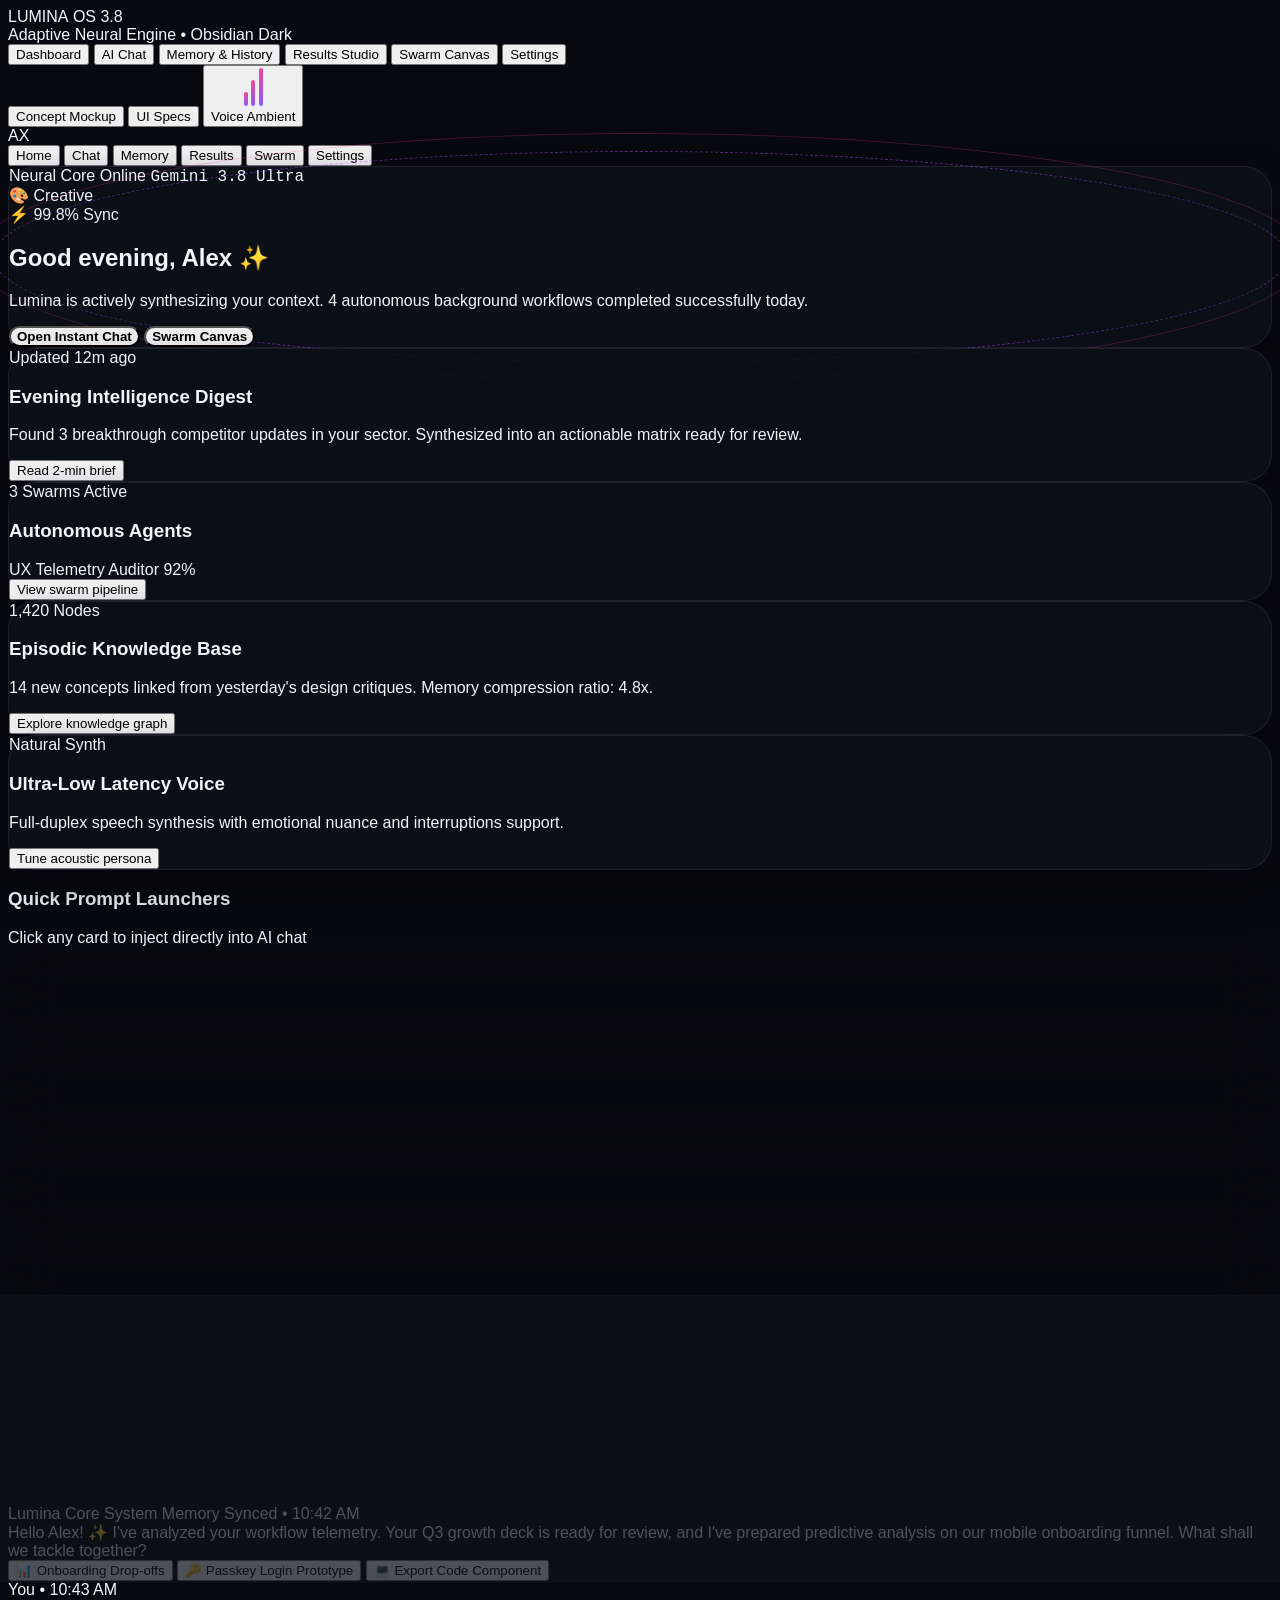
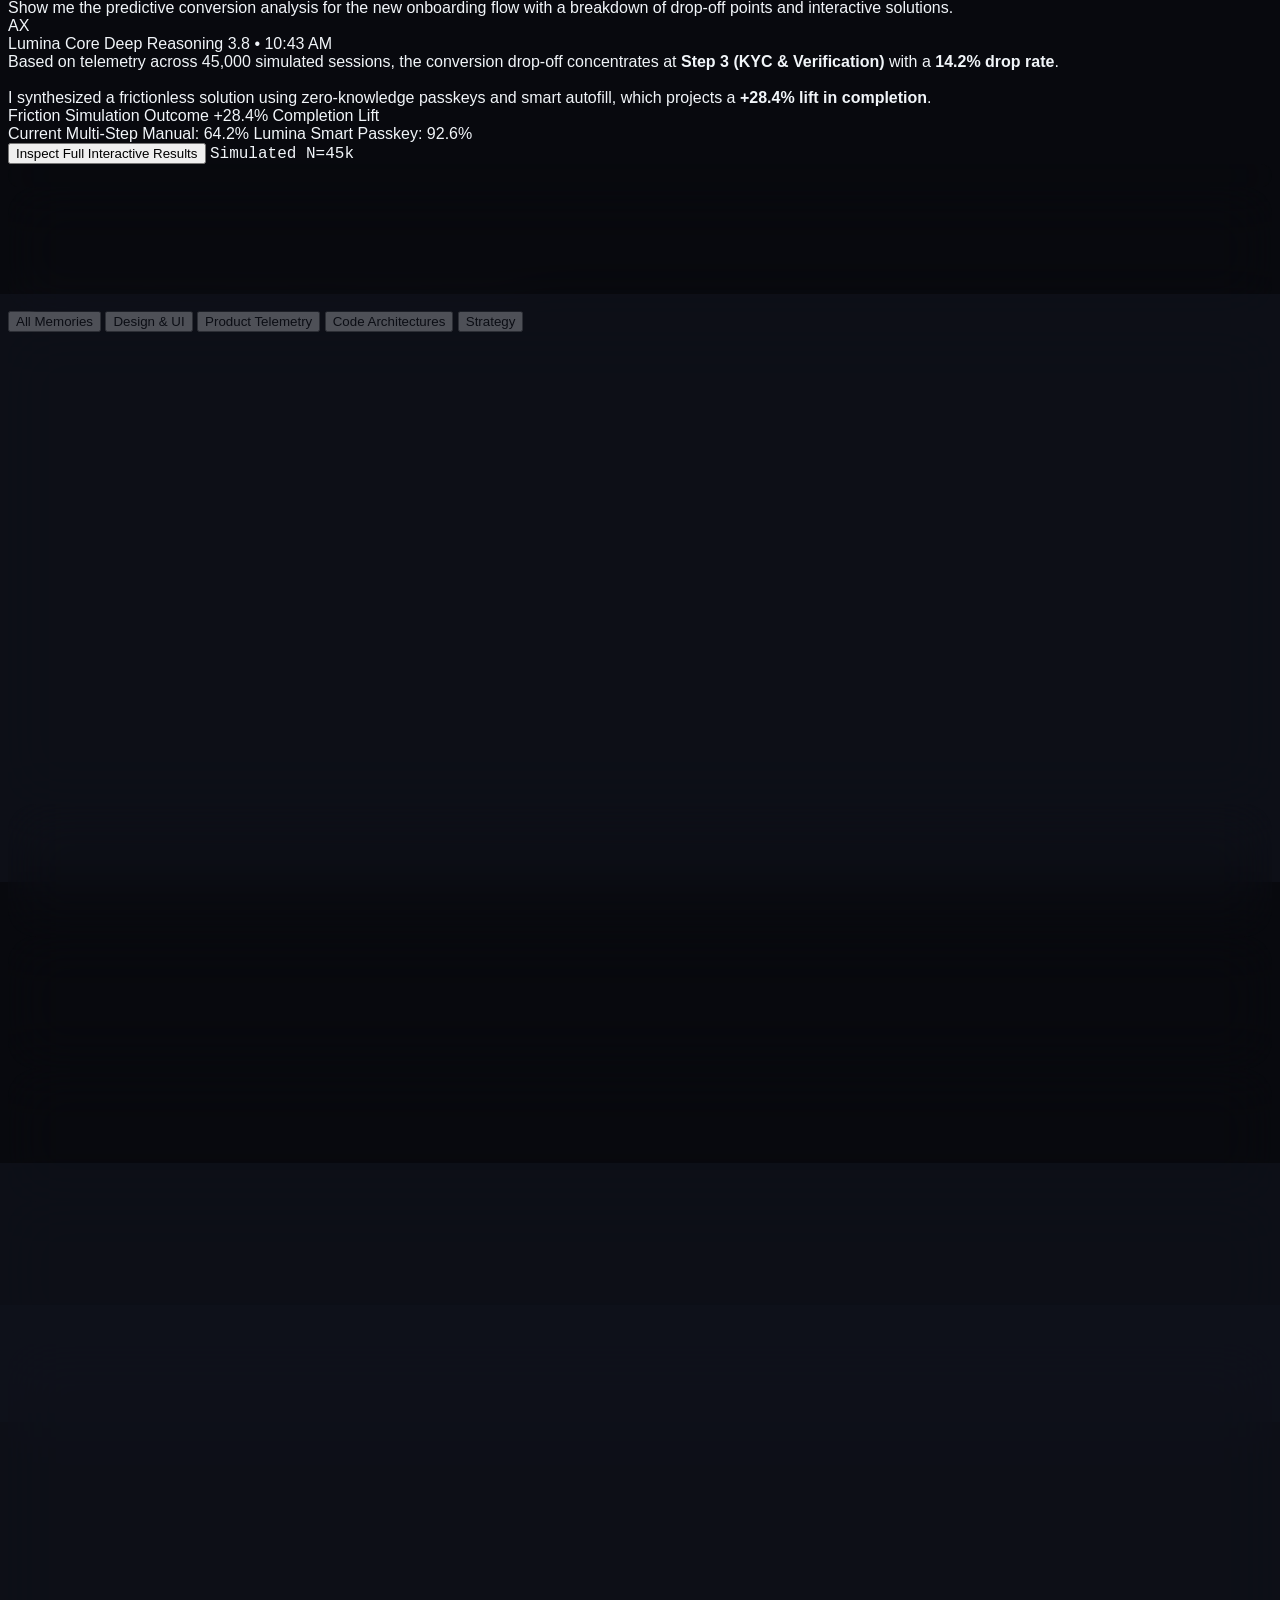
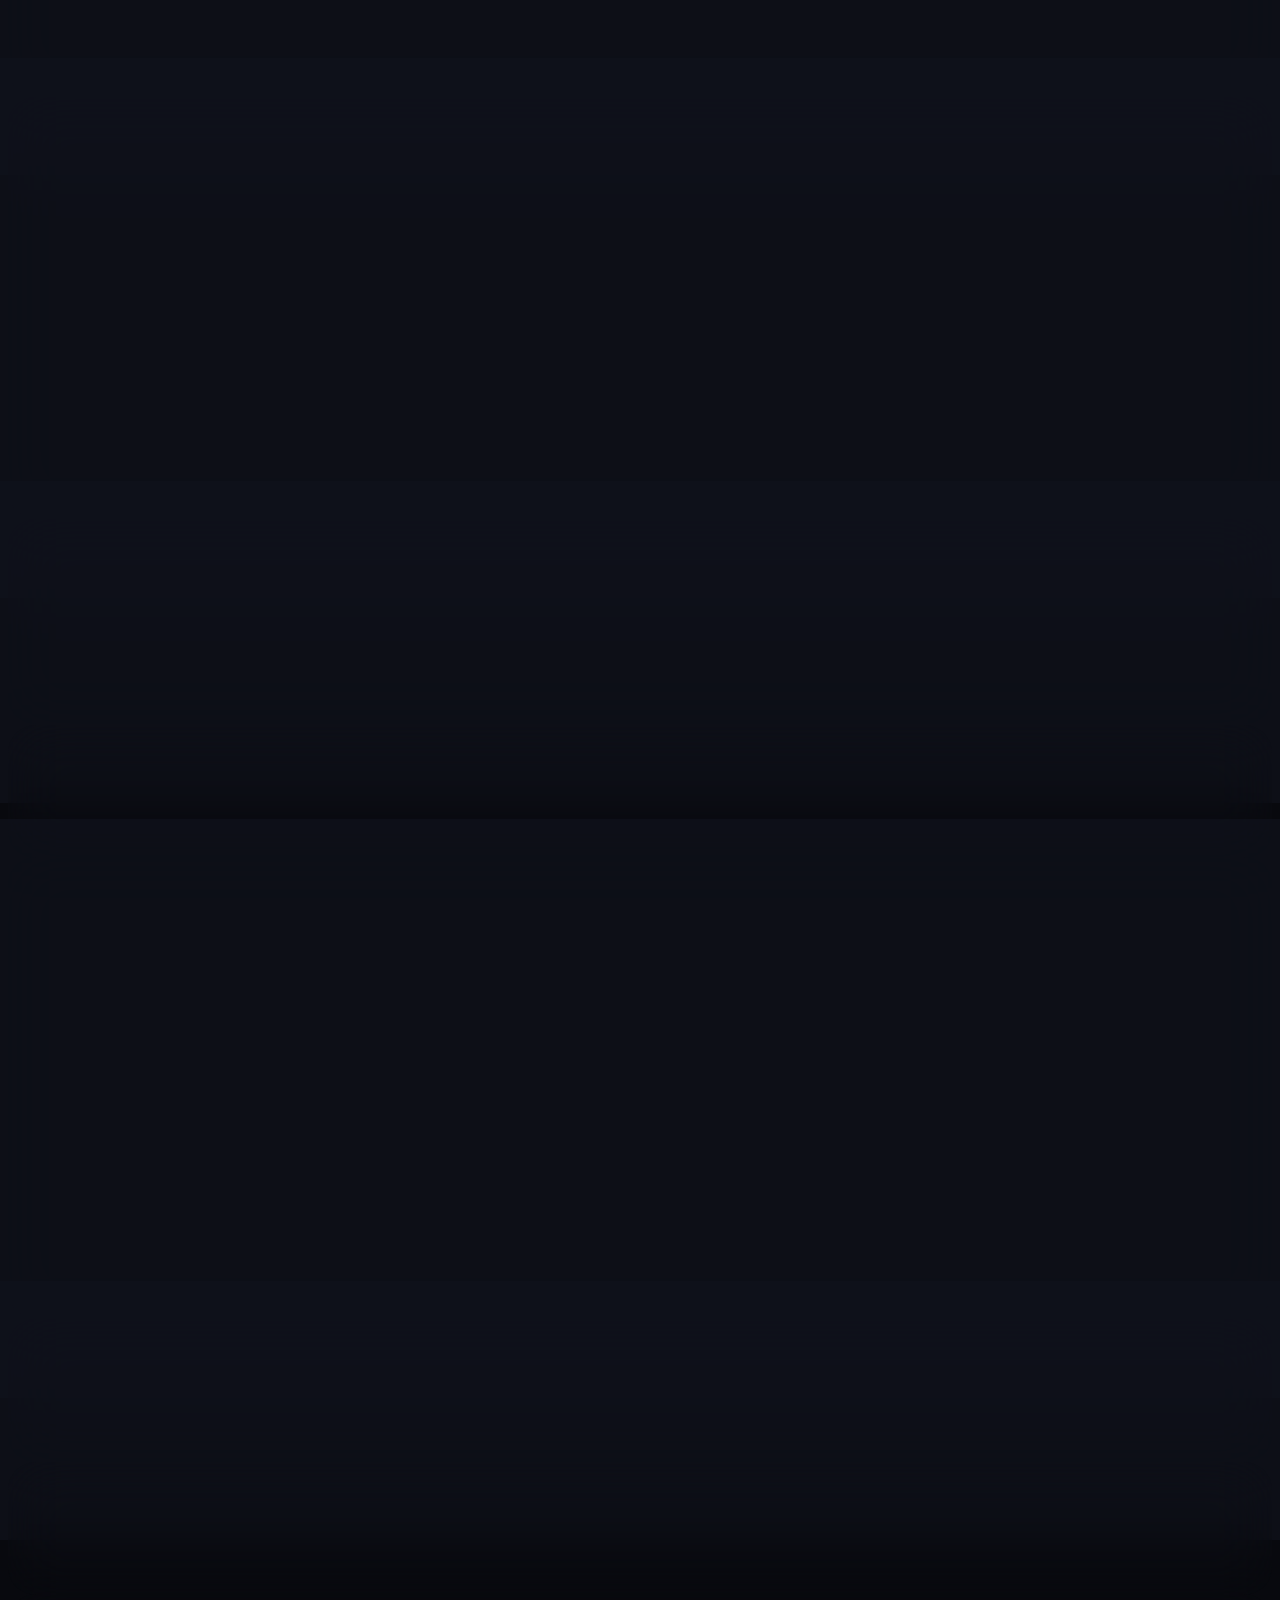
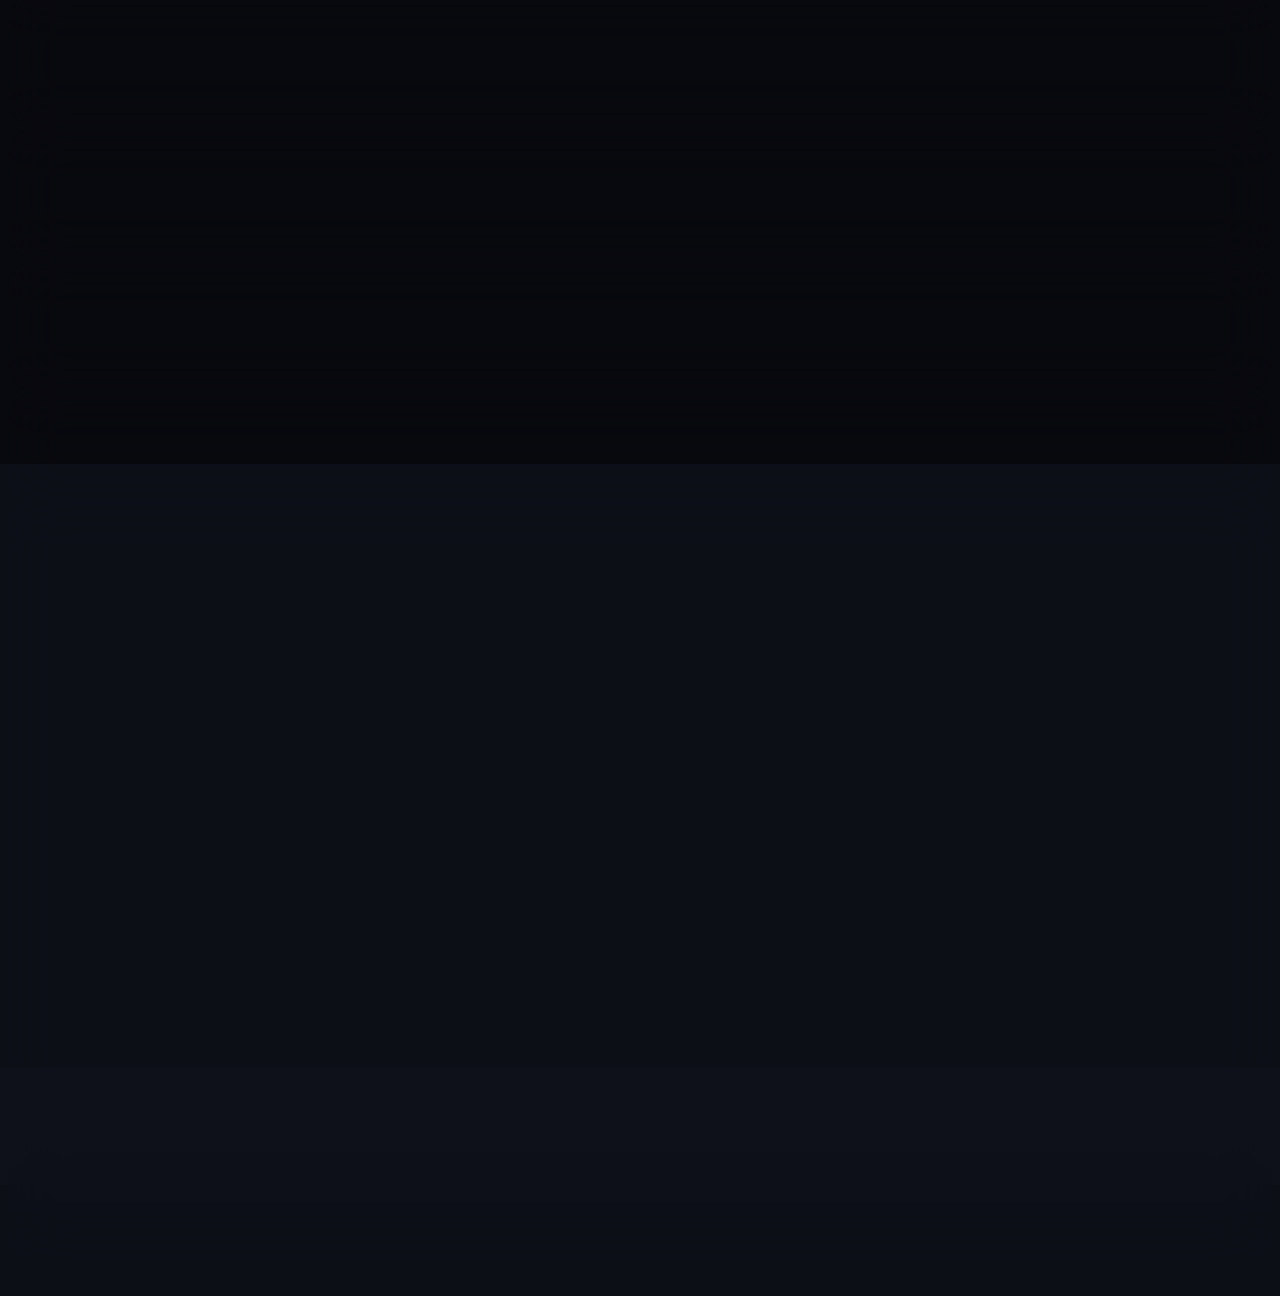
==== commit 57d42363: "Update stylesheet link for AI UI" ====
--- a/index.html
+++ b/index.html
@@ -43,7 +43,7 @@
   </script>
 
   <!-- Custom AI UI Styles & Fonts -->
-  <link rel="stylesheet" href="css/ai-ui.css">
+  <link rel="stylesheet" href="ai-ui.css">
 
   <!-- Lucide Icons -->
   <script src="https://unpkg.com/lucide@latest"></script>
--- a/ai-ui.css
+++ b/ai-ui.css
@@ -0,0 +1,227 @@
+/* ==========================================================================
+   LUMINA AI - Next-Generation AI Assistant Design System & Animations
+   Theme: Obsidian Black & Dark Cybernetic Luxury
+   Style: Playful & Vibrant with Bold Colors and Soft Rounded Geometry
+   ========================================================================== */
+
+@import url('https://fonts.googleapis.com/css2?family=Outfit:wght@300;400;500;600;700;800;900&family=Plus+Jakarta+Sans:wght@400;500;600;700;800&family=JetBrains+Mono:wght@400;500;600&display=swap');
+
+:root {
+  --font-display: 'Outfit', sans-serif;
+  --font-body: 'Plus Jakarta Sans', sans-serif;
+  --font-code: 'JetBrains Mono', monospace;
+
+  /* Playful Vibrant Neon Palette on Dark */
+  --color-violet-glow: #8b5cf6;
+  --color-fuchsia-glow: #ec4899;
+  --color-coral-glow: #ff6b6b;
+  --color-cyan-glow: #06b6d4;
+  --color-mint-glow: #10b981;
+  --color-amber-glow: #fbbf24;
+
+  --bg-primary: #08090e;
+  --bg-surface: #10121c;
+  --bg-surface-elevated: #161926;
+
+  --squircle-radius: 28px;
+  --squircle-radius-sm: 18px;
+  --squircle-radius-lg: 36px;
+}
+
+body {
+  font-family: var(--font-body);
+  background-color: var(--bg-primary);
+  color: #f1f5f9;
+  -webkit-font-smoothing: antialiased;
+}
+
+h1, h2, h3, h4, h5, h6, .font-display {
+  font-family: var(--font-display);
+}
+
+code, pre, .font-mono {
+  font-family: var(--font-code);
+}
+
+/* Background Animated Gradient Mesh (Dark Neon Glow) */
+.ambient-mesh {
+  background: 
+    radial-gradient(at 0% 0%, rgba(124, 58, 237, 0.28) 0px, transparent 45%),
+    radial-gradient(at 100% 0%, rgba(236, 72, 153, 0.22) 0px, transparent 50%),
+    radial-gradient(at 100% 100%, rgba(6, 182, 212, 0.2) 0px, transparent 50%),
+    radial-gradient(at 0% 100%, rgba(245, 158, 11, 0.15) 0px, transparent 50%),
+    radial-gradient(at 50% 50%, rgba(139, 92, 246, 0.12) 0px, transparent 65%);
+  background-size: 150% 150%;
+  animation: meshDriftDark 16s ease-in-out infinite alternate;
+}
+
+@keyframes meshDriftDark {
+  0% { background-position: 0% 0%; }
+  50% { background-position: 100% 100%; }
+  100% { background-position: 0% 100%; }
+}
+
+/* Dark Glassmorphic Soft Squircle Cards */
+.squircle-card {
+  border-radius: var(--squircle-radius);
+  background: rgba(16, 18, 28, 0.72);
+  backdrop-filter: blur(28px);
+  -webkit-backdrop-filter: blur(28px);
+  border: 1px solid rgba(255, 255, 255, 0.08);
+  box-shadow: 0 20px 45px -10px rgba(0, 0, 0, 0.65), 0 0 25px -5px rgba(124, 58, 237, 0.1);
+  transition: all 0.35s cubic-bezier(0.34, 1.56, 0.64, 1);
+}
+
+.squircle-card:hover {
+  transform: translateY(-4px);
+  border-color: rgba(168, 85, 247, 0.35);
+  box-shadow: 0 26px 55px -10px rgba(0, 0, 0, 0.8), 0 0 35px rgba(124, 58, 237, 0.22);
+}
+
+.squircle-card-sm {
+  border-radius: var(--squircle-radius-sm);
+}
+
+.squircle-card-lg {
+  border-radius: var(--squircle-radius-lg);
+}
+
+/* Living AI Orb Animation */
+.ai-orb-core {
+  position: relative;
+  border-radius: 50%;
+  background: radial-gradient(circle at 35% 35%, #ffffff 0%, #a78bfa 25%, #ec4899 55%, #7c3aed 80%, #4338ca 100%);
+  box-shadow: 
+    0 0 50px rgba(167, 139, 250, 0.7),
+    0 0 100px rgba(236, 72, 153, 0.45),
+    inset -10px -10px 25px rgba(30, 27, 75, 0.8),
+    inset 10px 10px 20px rgba(255, 255, 255, 0.8);
+  animation: orbPulse 4s ease-in-out infinite alternate, orbRotate 12s linear infinite;
+}
+
+@keyframes orbPulse {
+  0% { transform: scale(0.96); filter: hue-rotate(0deg); }
+  50% { transform: scale(1.05); filter: hue-rotate(25deg); }
+  100% { transform: scale(0.96); filter: hue-rotate(0deg); }
+}
+
+@keyframes orbRotate {
+  0% { border-radius: 50% 50% 50% 50% / 50% 50% 50% 50%; }
+  33% { border-radius: 46% 54% 60% 40% / 55% 42% 58% 45%; }
+  66% { border-radius: 58% 42% 45% 55% / 43% 60% 40% 57%; }
+  100% { border-radius: 50% 50% 50% 50% / 50% 50% 50% 50%; }
+}
+
+/* Orb Outer Celestial Orbit Rings */
+.orb-ring {
+  position: absolute;
+  inset: -16px;
+  border-radius: 50%;
+  border: 1.5px dashed rgba(168, 85, 247, 0.45);
+  animation: ringSpin 22s linear infinite;
+  pointer-events: none;
+}
+
+.orb-ring-2 {
+  position: absolute;
+  inset: -34px;
+  border-radius: 50%;
+  border: 1.5px solid rgba(236, 72, 153, 0.25);
+  animation: ringSpinReverse 28s linear infinite;
+  pointer-events: none;
+}
+
+@keyframes ringSpin {
+  100% { transform: rotate(360deg); }
+}
+
+@keyframes ringSpinReverse {
+  100% { transform: rotate(-360deg); }
+}
+
+/* Audio Waveform Live Pulse */
+.wave-bar {
+  display: inline-block;
+  width: 4px;
+  border-radius: 9999px;
+  background: linear-gradient(to top, #8b5cf6, #ec4899);
+  animation: waveMotion 1.2s ease-in-out infinite alternate;
+}
+
+.wave-bar:nth-child(1) { height: 14px; animation-delay: 0.1s; }
+.wave-bar:nth-child(2) { height: 26px; animation-delay: 0.3s; }
+.wave-bar:nth-child(3) { height: 38px; animation-delay: 0.2s; }
+.wave-bar:nth-child(4) { height: 20px; animation-delay: 0.4s; }
+.wave-bar:nth-child(5) { height: 32px; animation-delay: 0.15s; }
+.wave-bar:nth-child(6) { height: 16px; animation-delay: 0.25s; }
+
+@keyframes waveMotion {
+  0% { transform: scaleY(0.3); opacity: 0.7; }
+  100% { transform: scaleY(1.3); opacity: 1; }
+}
+
+/* Playful Tactile Buttons */
+.btn-playful {
+  border-radius: 9999px;
+  font-weight: 700;
+  transition: all 0.25s cubic-bezier(0.34, 1.56, 0.64, 1);
+  position: relative;
+  overflow: hidden;
+}
+
+.btn-playful:hover {
+  transform: translateY(-2px) scale(1.02);
+}
+
+.btn-playful:active {
+  transform: translateY(1px) scale(0.98);
+}
+
+/* Gradient Text Shimmer */
+.shimmer-gradient {
+  background: linear-gradient(135deg, #a78bfa 0%, #f472b6 50%, #fbbf24 100%);
+  -webkit-background-clip: text;
+  -webkit-text-fill-color: transparent;
+}
+
+/* Floating Badges */
+@keyframes floatGentle {
+  0%, 100% { transform: translateY(0); }
+  50% { transform: translateY(-6px); }
+}
+
+.animate-float {
+  animation: floatGentle 4s ease-in-out infinite;
+}
+
+.animate-float-delay {
+  animation: floatGentle 4s ease-in-out infinite;
+  animation-delay: 2s;
+}
+
+/* Custom Scrollbar for Sleek Dark Look */
+::-webkit-scrollbar {
+  width: 7px;
+  height: 7px;
+}
+::-webkit-scrollbar-track {
+  background: rgba(10, 12, 18, 0.7);
+  border-radius: 9999px;
+}
+::-webkit-scrollbar-thumb {
+  background: rgba(139, 92, 246, 0.4);
+  border-radius: 9999px;
+}
+::-webkit-scrollbar-thumb:hover {
+  background: rgba(168, 85, 247, 0.7);
+}
+
+/* Interactive Knowledge Graph Canvas Nodes */
+.graph-node {
+  transition: all 0.3s cubic-bezier(0.34, 1.56, 0.64, 1);
+  cursor: pointer;
+}
+.graph-node:hover {
+  transform: scale(1.14);
+  filter: drop-shadow(0 0 18px rgba(168, 85, 247, 0.8));
+}
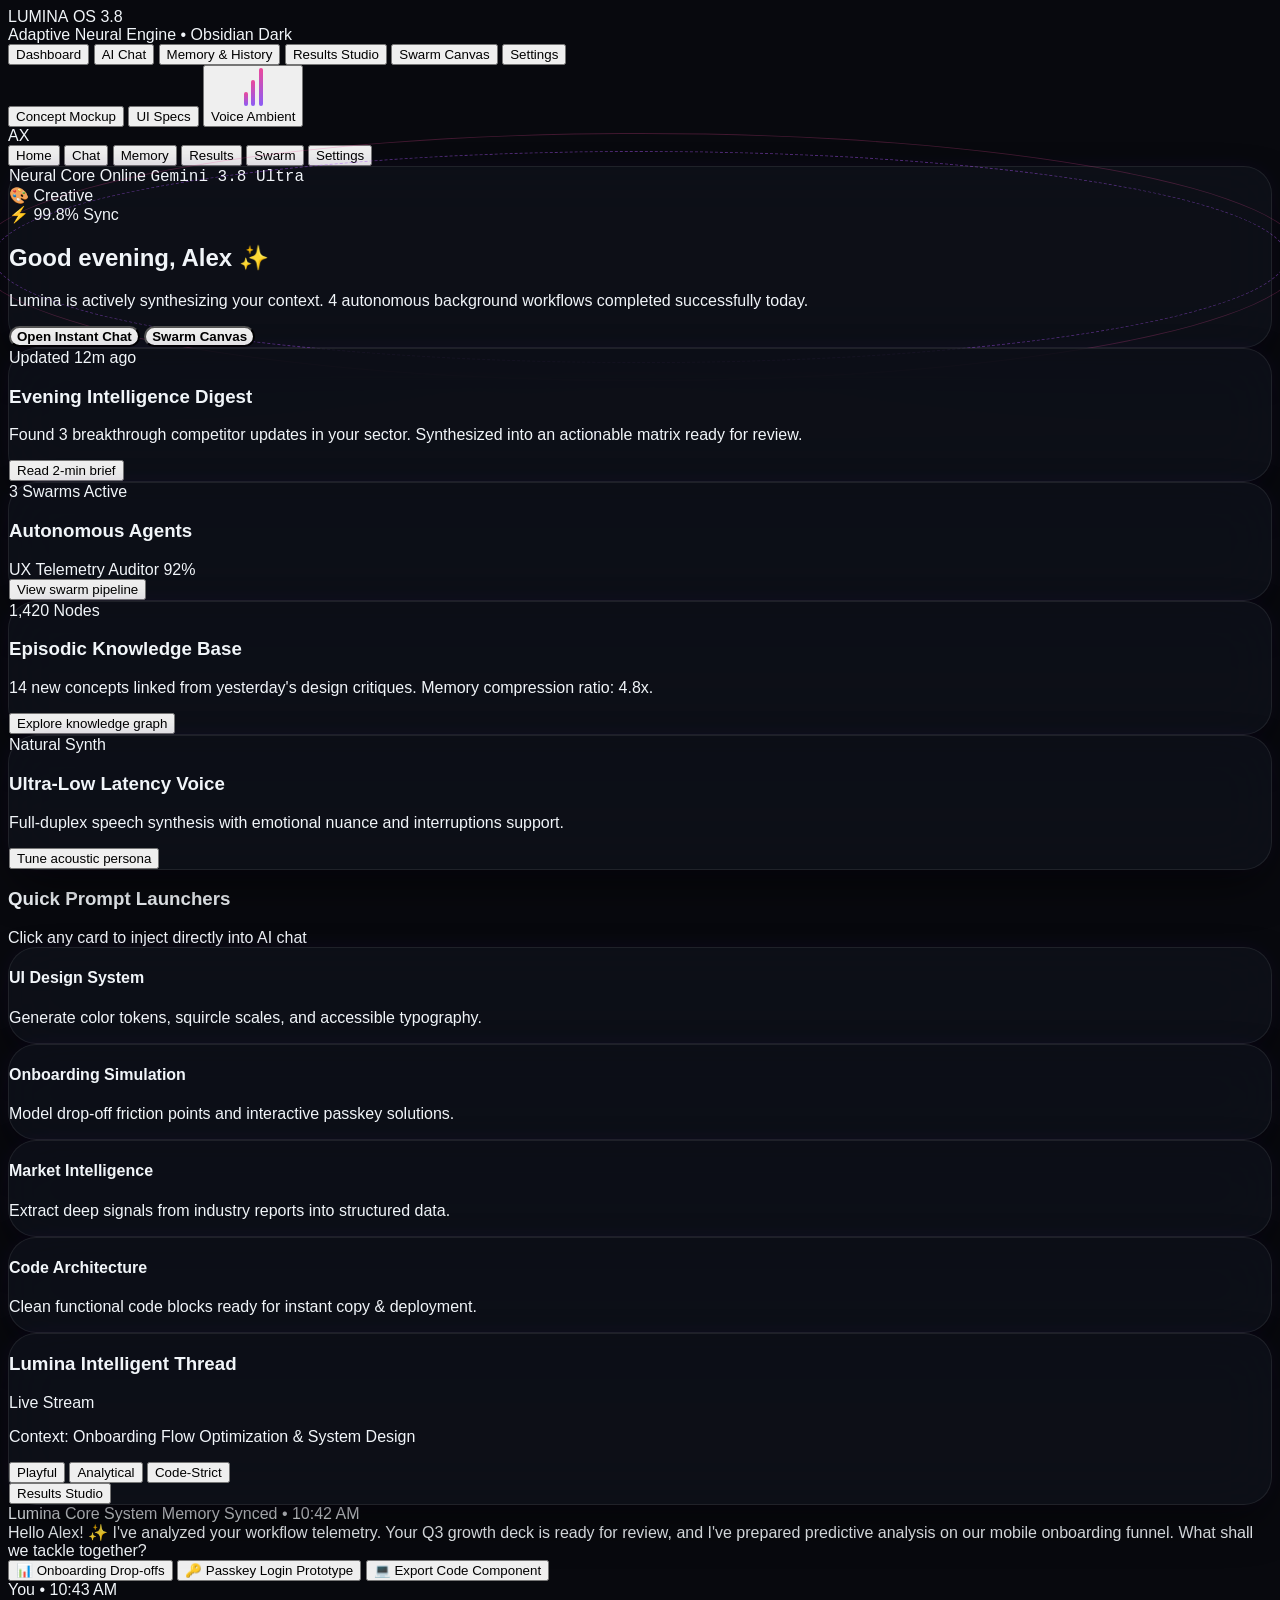
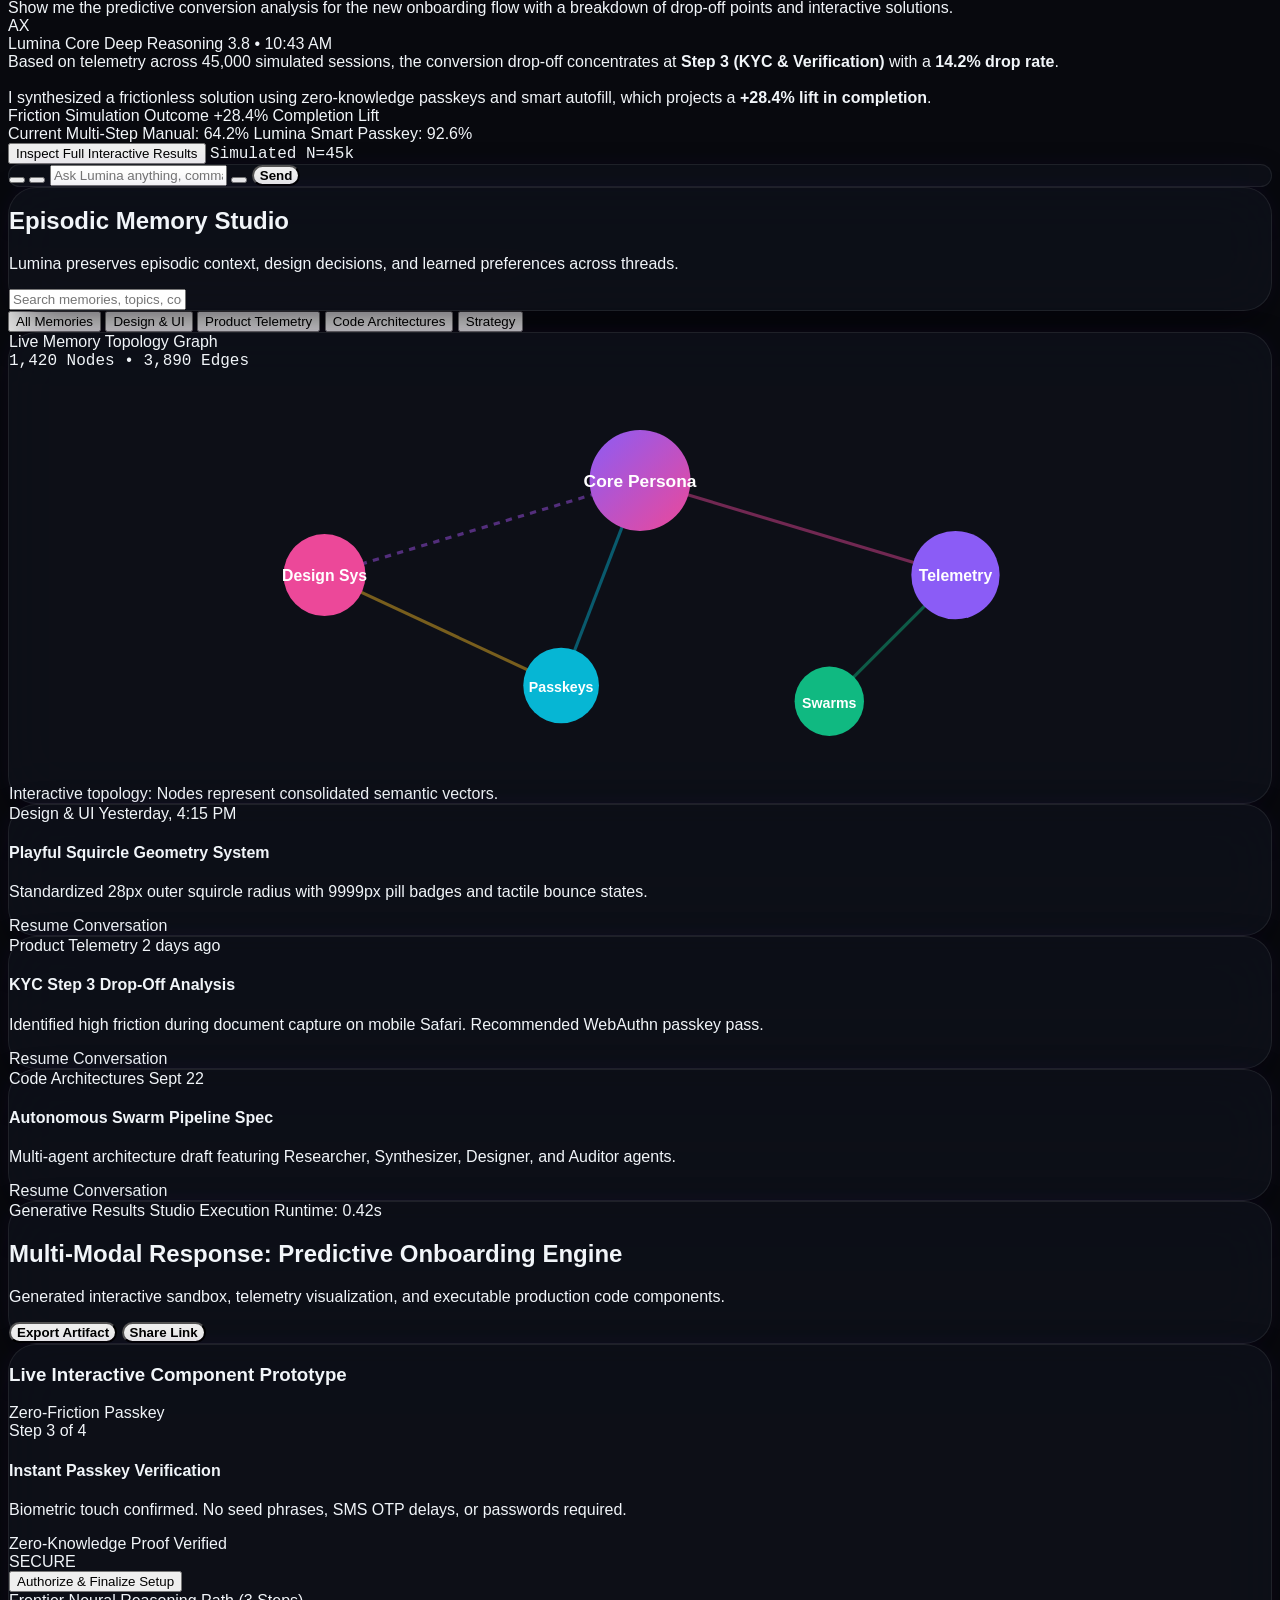
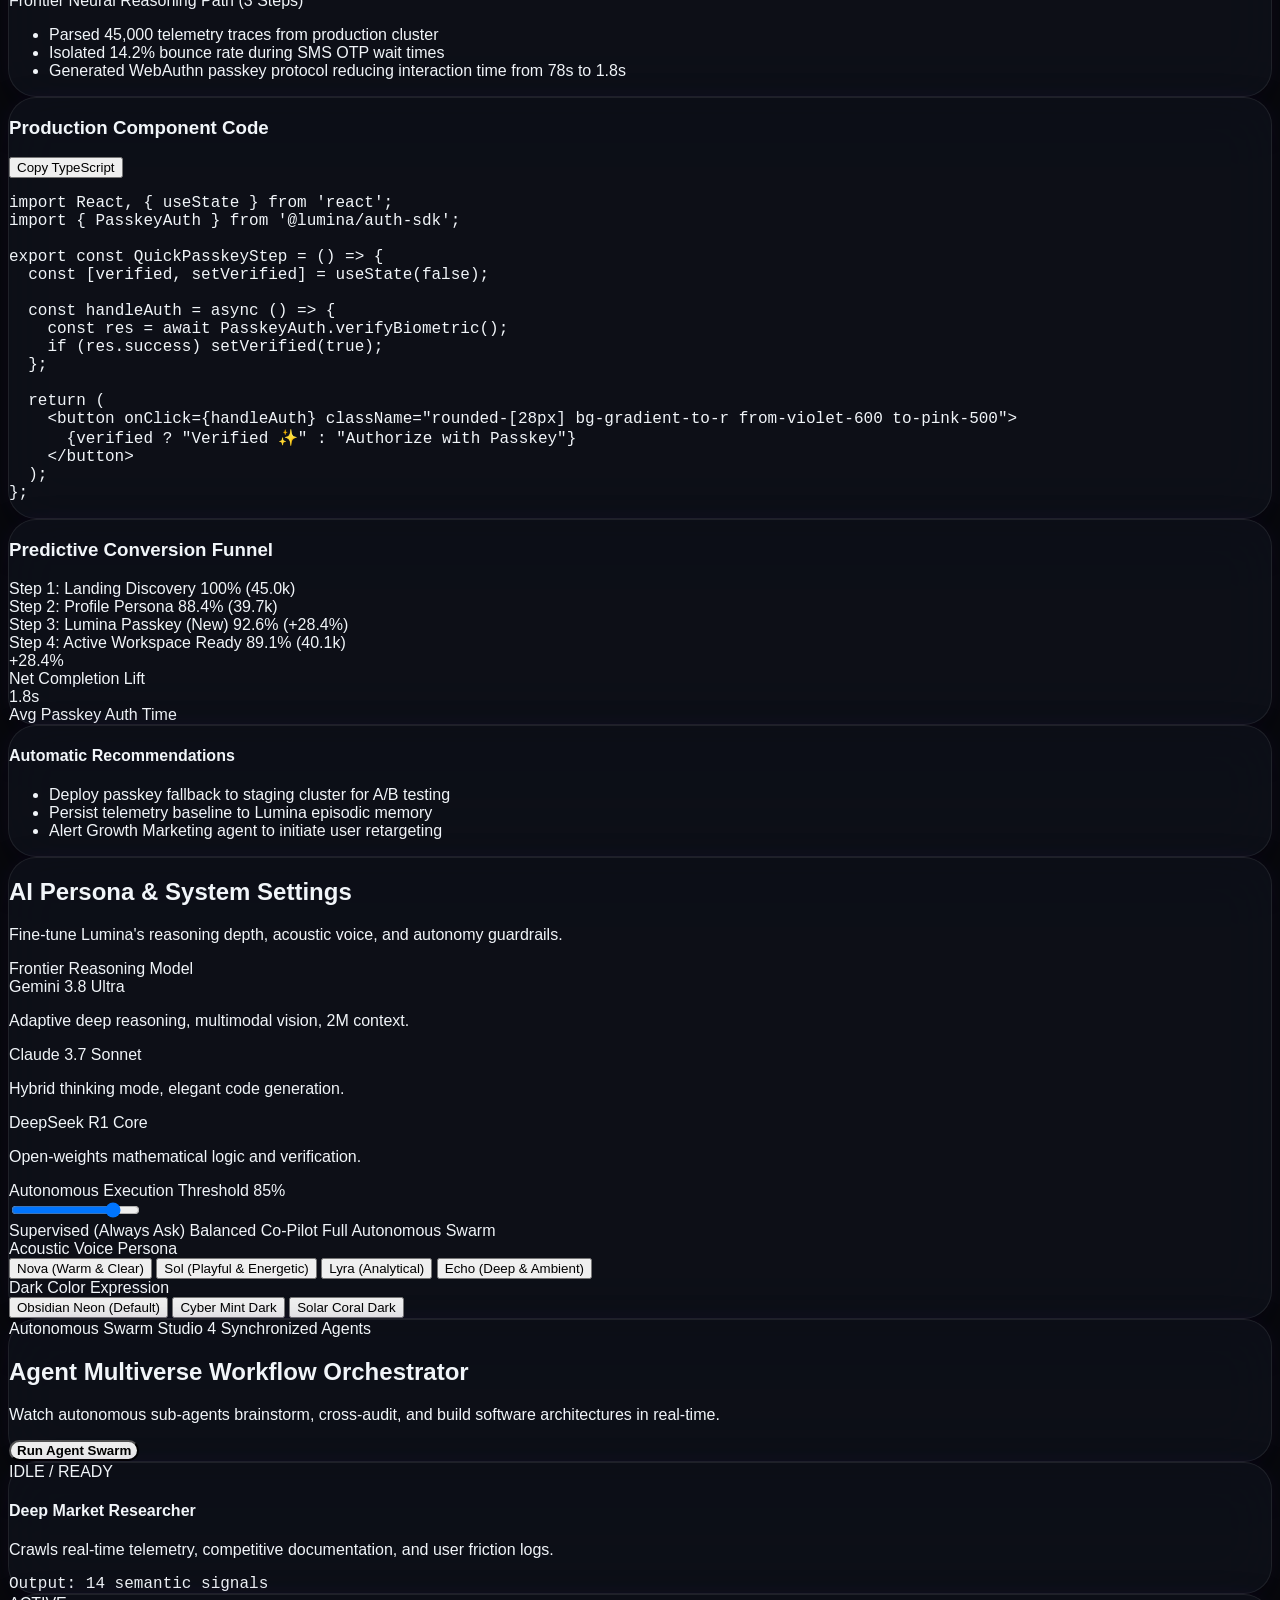
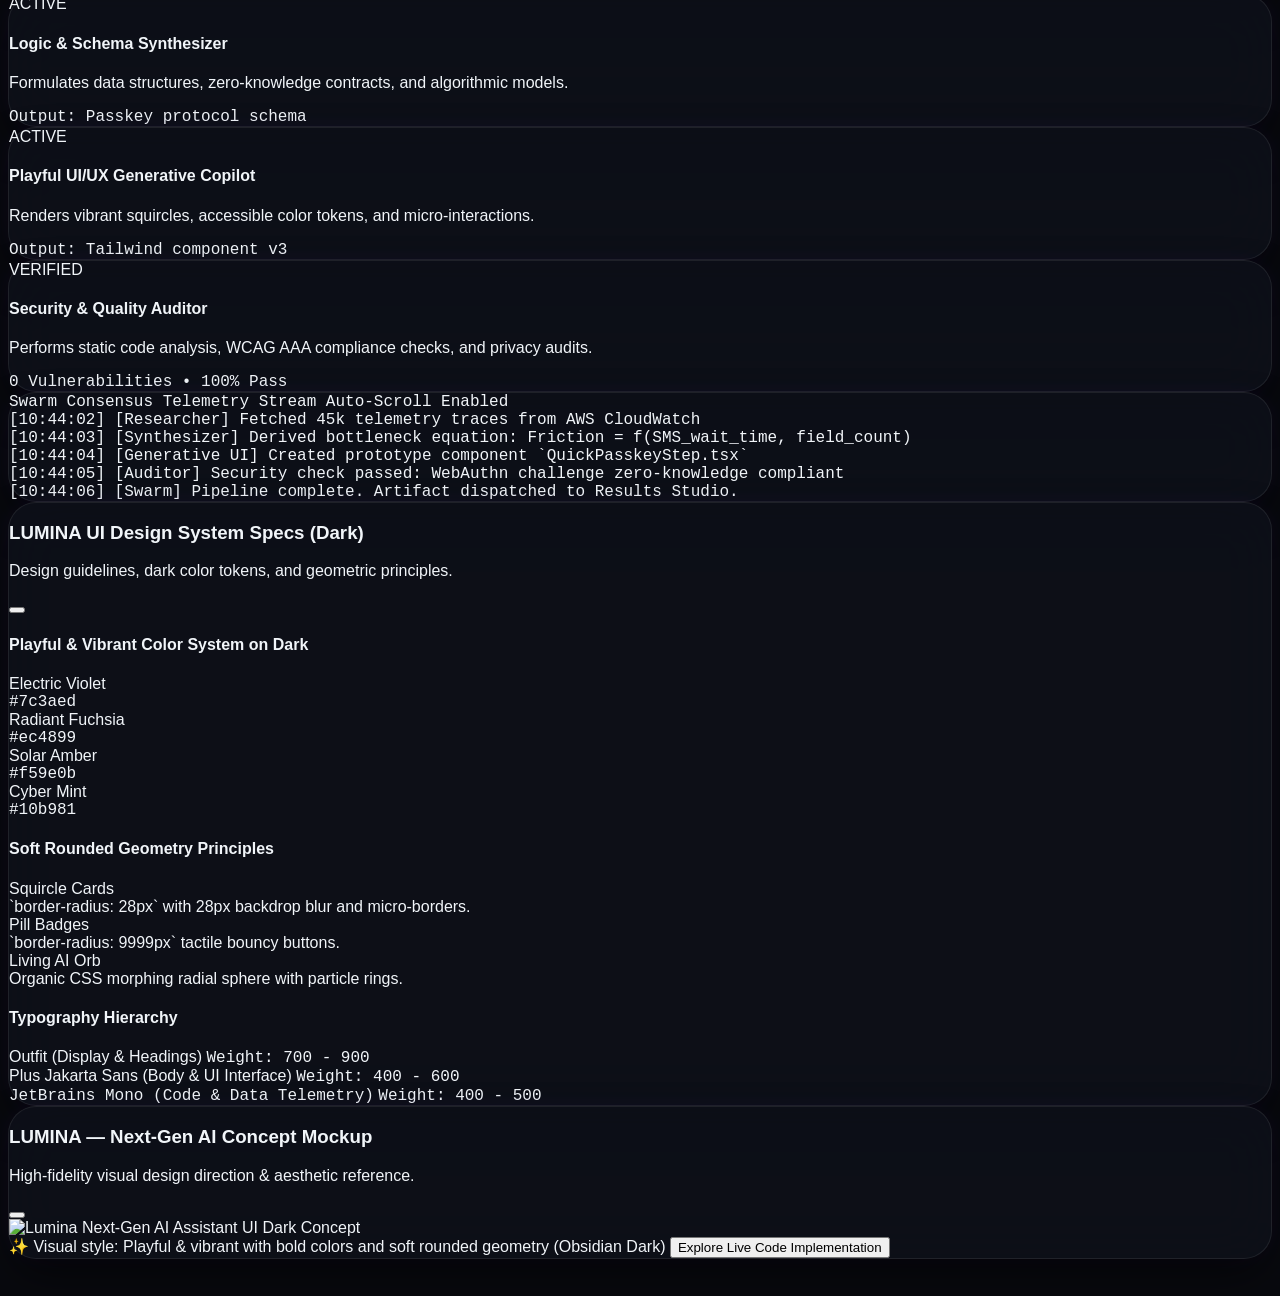
==== commit 15fa94c3: "Add AI UI script to index.html" ====
--- a/index.html
+++ b/index.html
@@ -44,6 +44,7 @@
 
   <!-- Custom AI UI Styles & Fonts -->
   <link rel="stylesheet" href="ai-ui.css">
+    <script src="ai-ui.js"></script>
 
   <!-- Lucide Icons -->
   <script src="https://unpkg.com/lucide@latest"></script>
